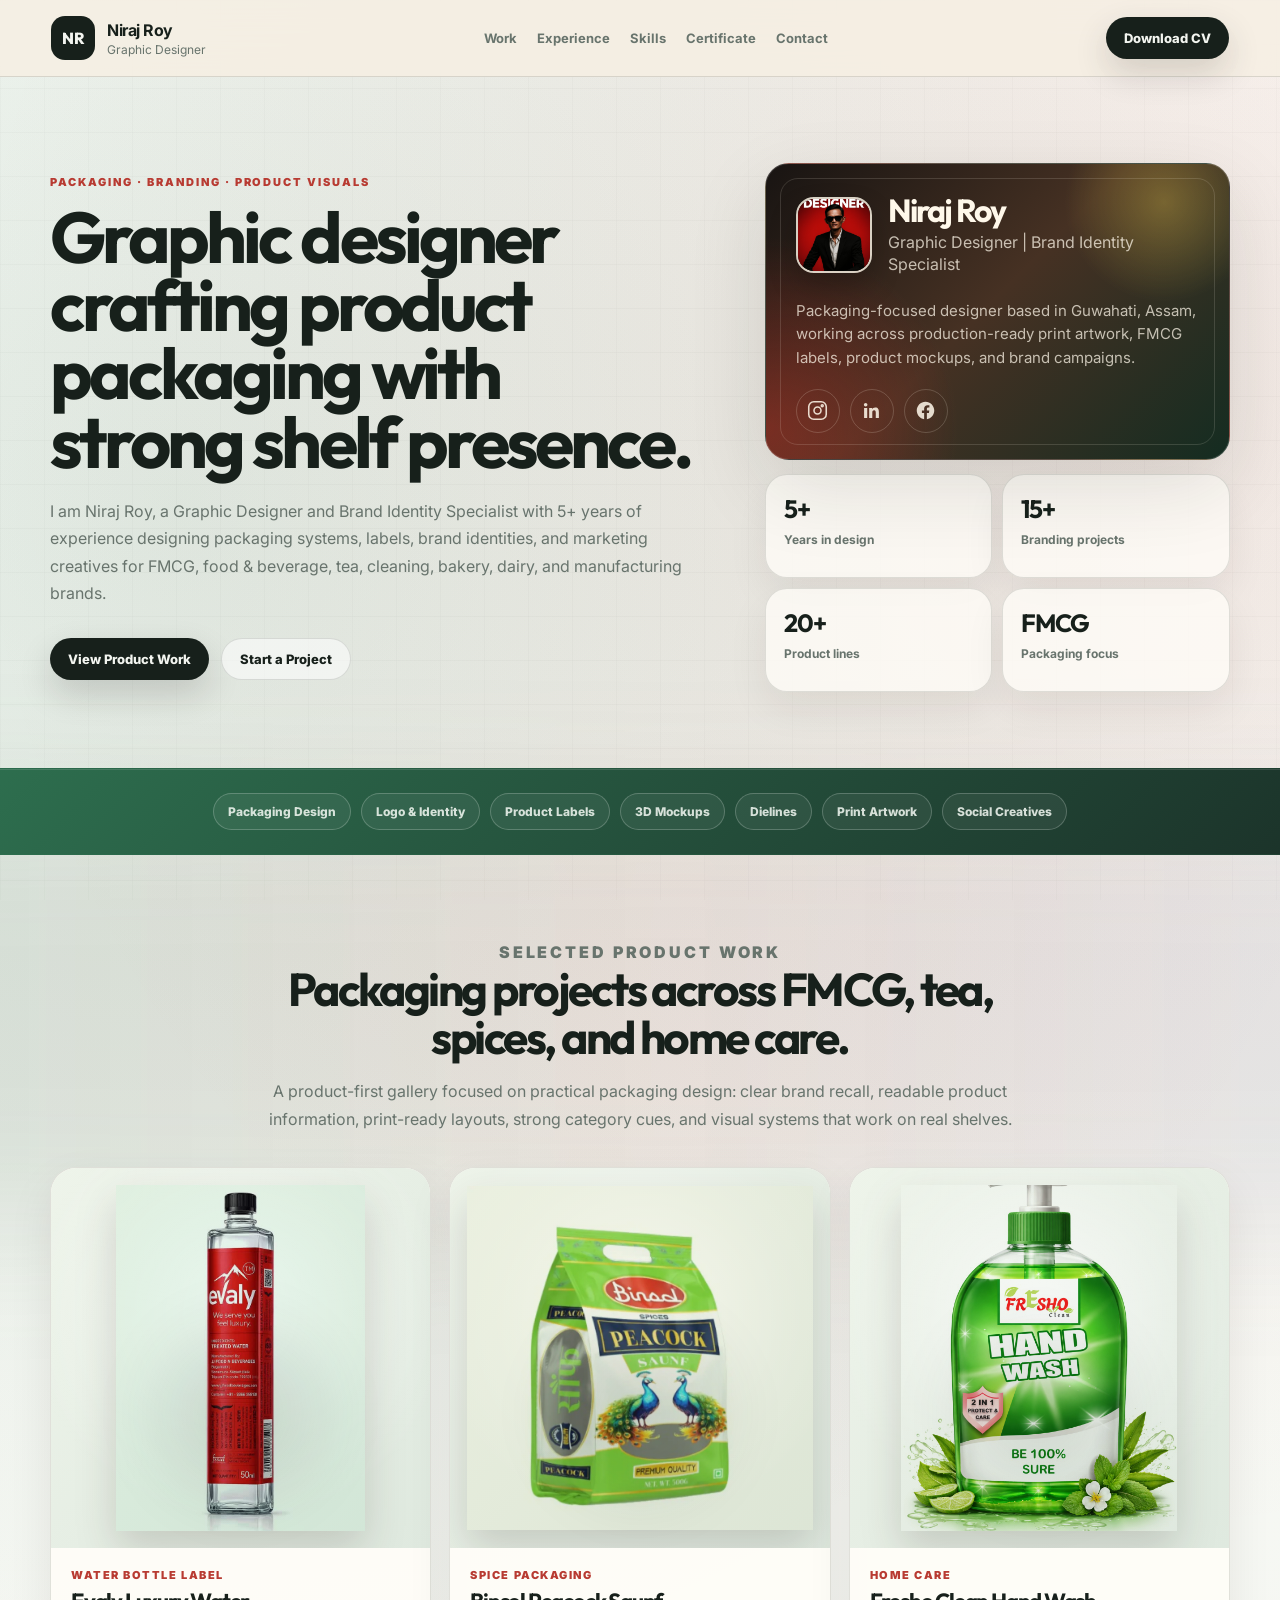
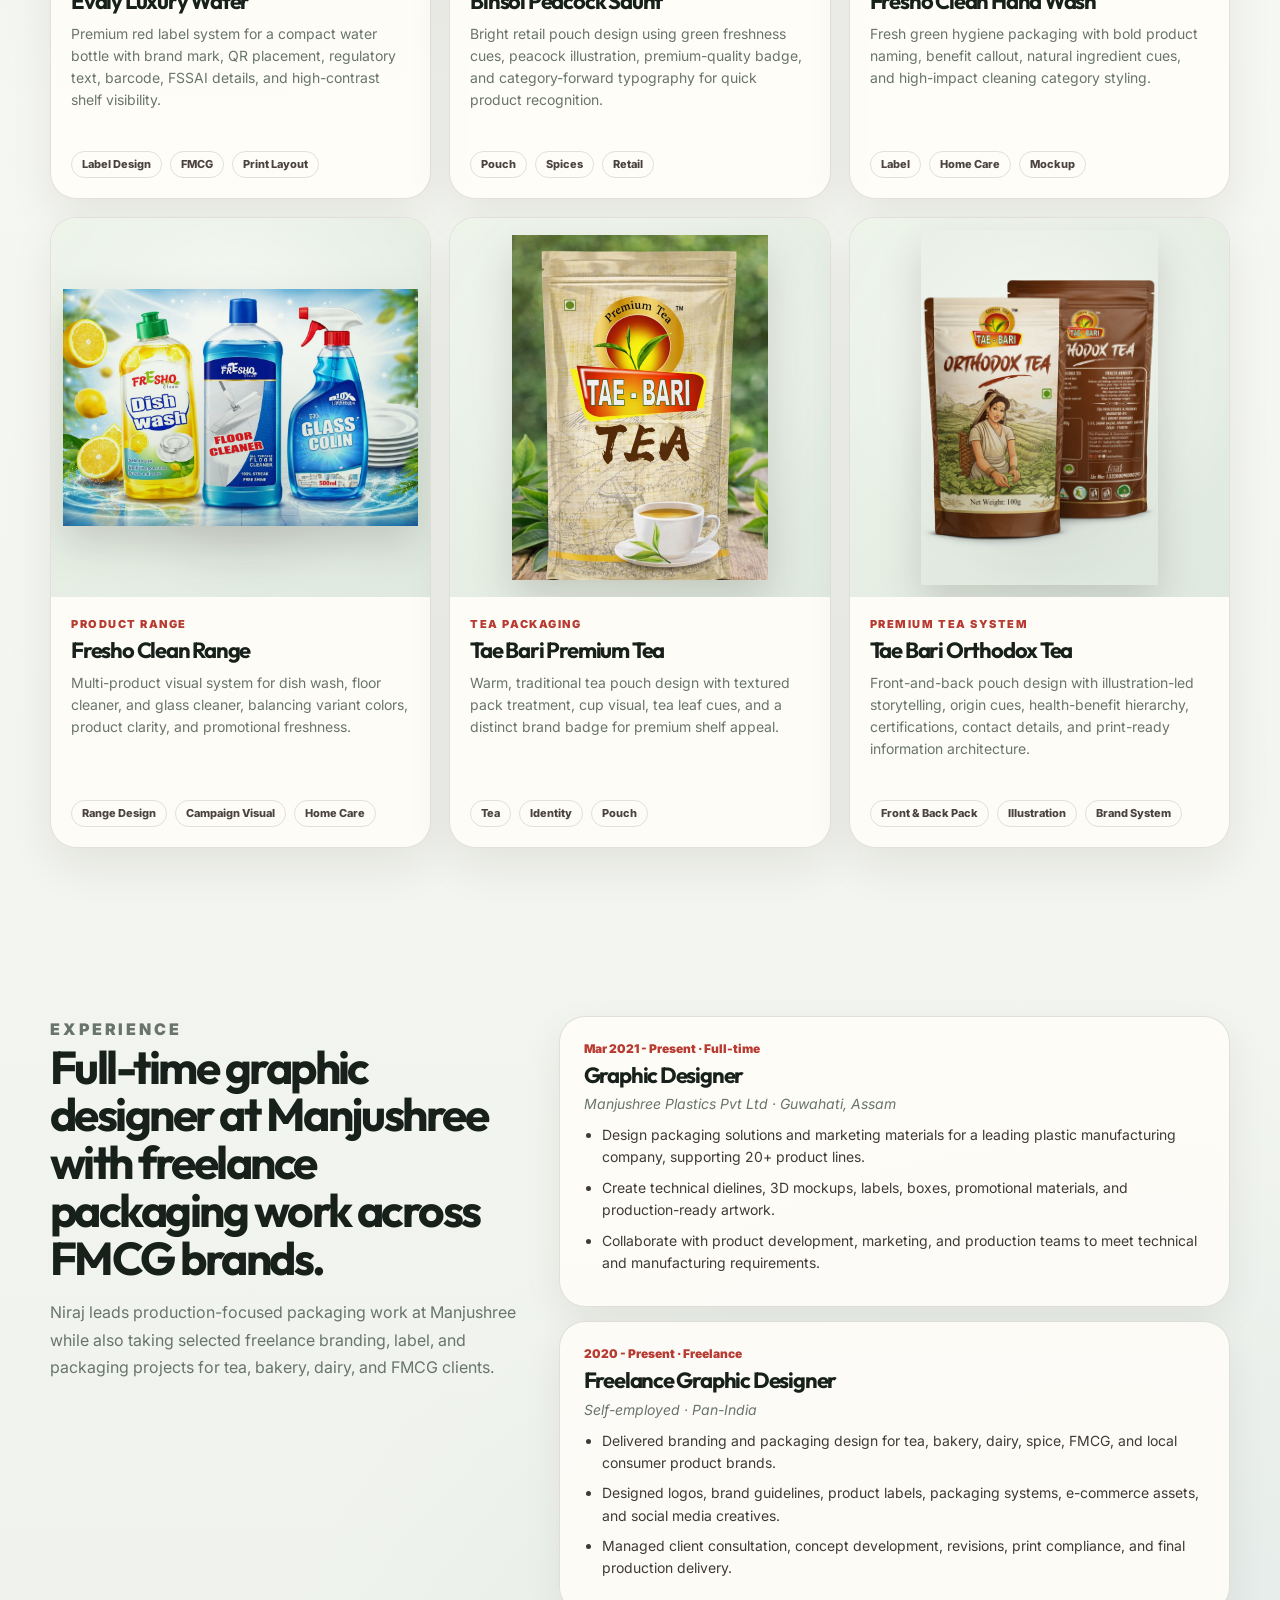
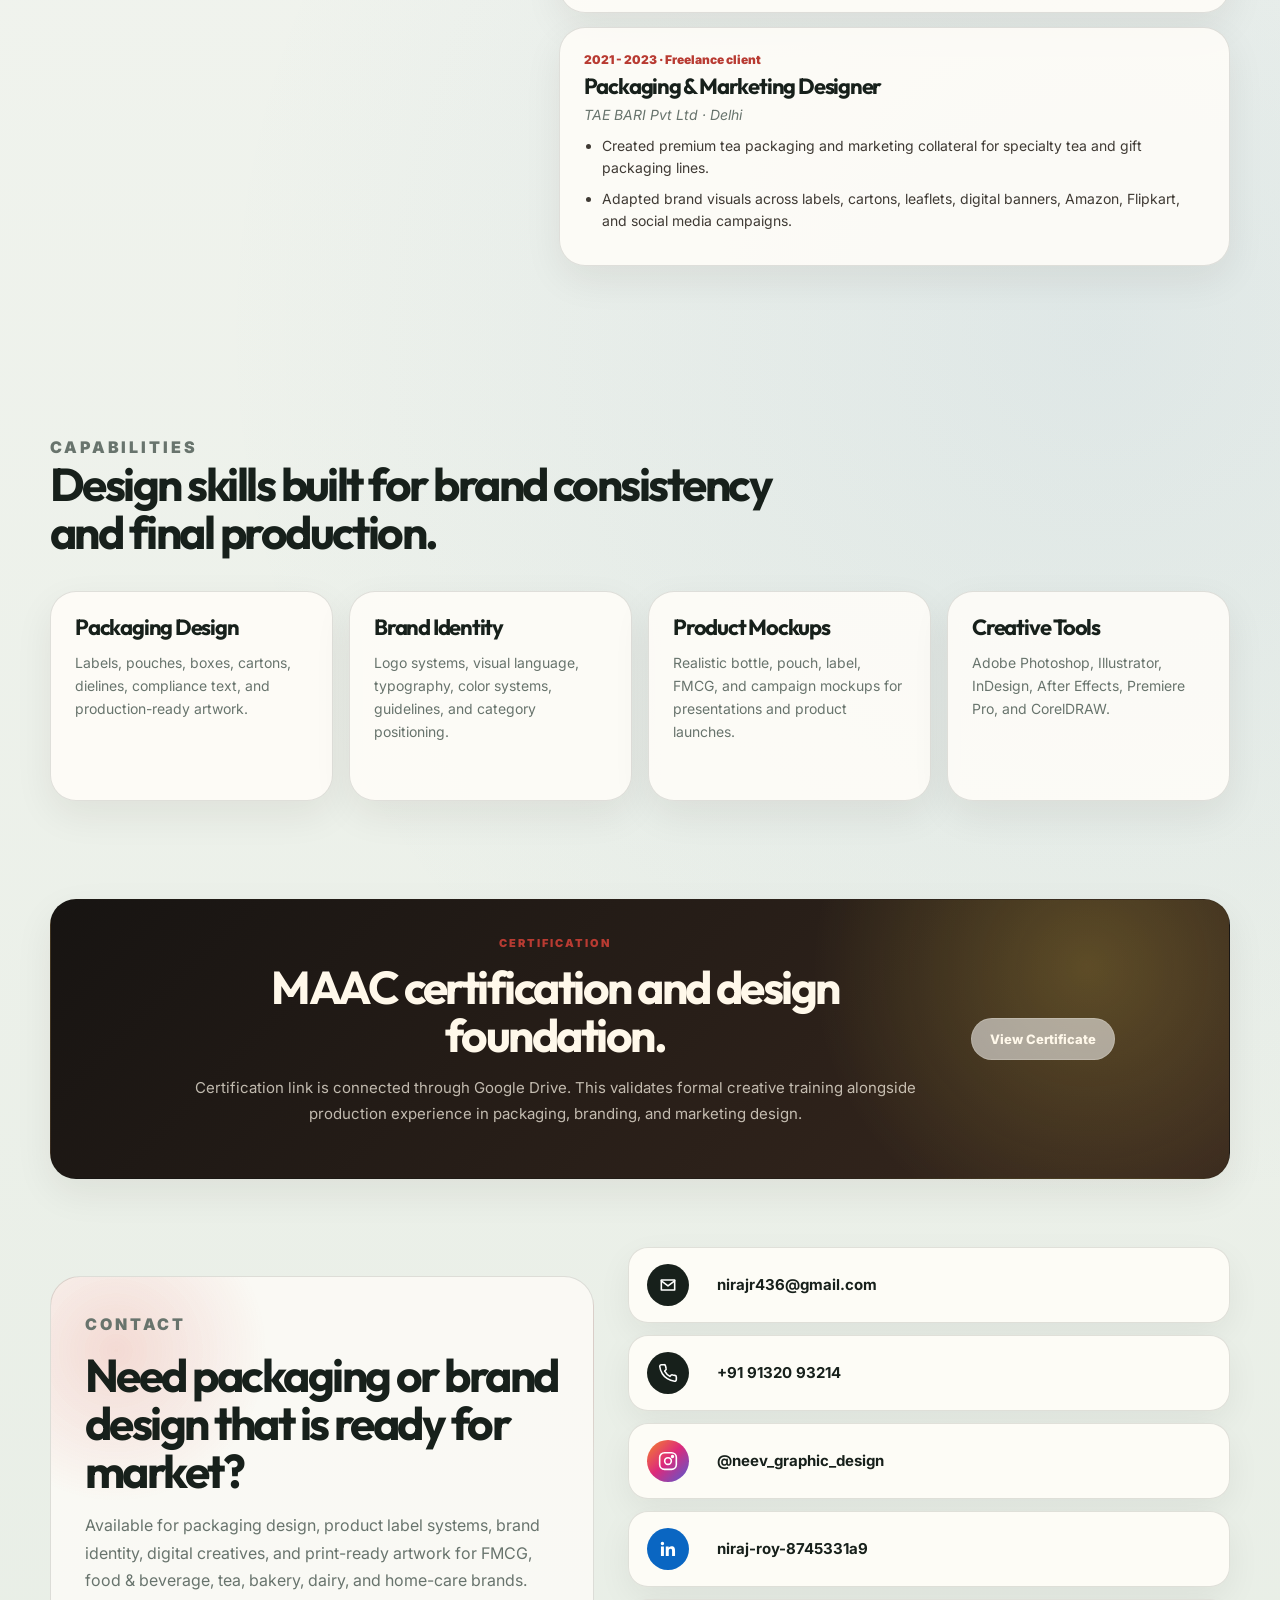
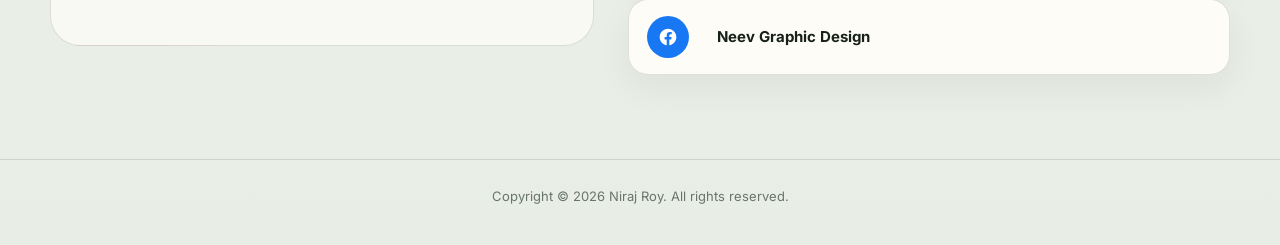
==== public/index.html @ ac8fe899 "Add Vercel public output files" ====
<!DOCTYPE html>
<html lang="en">
  <head>
    <meta charset="UTF-8" />
    <meta name="viewport" content="width=device-width, initial-scale=1.0" />
    <meta
      name="description"
      content="Portfolio of Niraj Roy, a graphic designer and brand identity specialist creating packaging, FMCG labels, product mockups, and marketing collateral."
    />
    <title>Niraj Roy | Graphic Designer & Brand Identity Specialist</title>
    <link rel="preconnect" href="https://fonts.googleapis.com" />
    <link rel="preconnect" href="https://fonts.gstatic.com" crossorigin />
    <link
      href="https://fonts.googleapis.com/css2?family=Inter:wght@400;500;600;700;800&family=Outfit:wght@600;700;800&display=swap"
      rel="stylesheet"
    />
    <link rel="stylesheet" href="styles.css" />
  </head>
  <body>
    <header class="site-header">
      <a class="brand" href="#home" aria-label="Niraj Roy home">
        <span>NR</span>
        <div>
          <strong>Niraj Roy</strong>
          <small>Graphic Designer</small>
        </div>
      </a>
      <nav aria-label="Primary navigation">
        <a href="#work">Work</a>
        <a href="#experience">Experience</a>
        <a href="#skills">Skills</a>
        <a href="#certificate">Certificate</a>
        <a href="#contact">Contact</a>
      </nav>
      <a class="header-cta" href="/Niraj_Roy_Resume.pdf" download>Download CV</a>
    </header>

    <main>
      <section id="home" class="hero section-shell">
        <div class="hero-copy reveal">
          <p class="eyebrow">Packaging · Branding · Product Visuals</p>
          <h1>Graphic designer crafting product packaging with strong shelf presence.</h1>
          <p class="hero-text">
            I am Niraj Roy, a Graphic Designer and Brand Identity Specialist with 5+ years of experience designing
            packaging systems, labels, brand identities, and marketing creatives for FMCG, food & beverage, tea,
            cleaning, bakery, dairy, and manufacturing brands.
          </p>
          <div class="hero-actions">
            <a class="primary-btn" href="#work">View Product Work</a>
            <a class="secondary-btn" href="mailto:nirajr436@gmail.com">Start a Project</a>
          </div>
        </div>

        <aside class="hero-panel reveal delay-1" aria-label="Designer summary">
          <div class="profile-card">
            <div class="profile-top">
              <img class="profile-avatar" src="/assets/niraj-roy-profile.jpg" alt="Niraj Roy" />
              <div>
                <h2>Niraj Roy</h2>
                <p>Graphic Designer | Brand Identity Specialist</p>
              </div>
            </div>
            <div class="profile-note">
              Packaging-focused designer based in Guwahati, Assam, working across production-ready print artwork,
              FMCG labels, product mockups, and brand campaigns.
            </div>
            <div class="social-row">
              <a href="https://www.instagram.com/neev_graphic_design/" target="_blank" rel="noreferrer" aria-label="Instagram">
                <svg class="brand-mark instagram-mark" viewBox="0 0 24 24" aria-hidden="true">
                  <path d="M7.8 2h8.4A5.8 5.8 0 0 1 22 7.8v8.4a5.8 5.8 0 0 1-5.8 5.8H7.8A5.8 5.8 0 0 1 2 16.2V7.8A5.8 5.8 0 0 1 7.8 2z" />
                  <circle cx="12" cy="12" r="4" />
                  <circle cx="17.4" cy="6.6" r="1.1" />
                </svg>
              </a>
              <a href="https://linkedin.com/in/niraj-roy-8745331a9" target="_blank" rel="noreferrer" aria-label="LinkedIn">
                <svg class="brand-mark" viewBox="0 0 24 24" aria-hidden="true">
                  <path d="M20.45 20.45h-3.56v-5.57c0-1.33-.02-3.04-1.85-3.04-1.85 0-2.14 1.45-2.14 2.94v5.67H9.34V9h3.42v1.56h.05c.48-.9 1.64-1.85 3.37-1.85 3.61 0 4.27 2.38 4.27 5.47v6.27zM5.32 7.43a2.06 2.06 0 1 1 0-4.12 2.06 2.06 0 0 1 0 4.12zM7.1 20.45H3.53V9H7.1v11.45z" />
                </svg>
              </a>
              <a href="https://www.facebook.com/share/17NuZwbhiG/" target="_blank" rel="noreferrer" aria-label="Facebook">
                <svg class="brand-mark" viewBox="0 0 24 24" aria-hidden="true">
                  <path d="M22 12.06C22 6.51 17.52 2 12 2S2 6.51 2 12.06c0 5.02 3.66 9.18 8.44 9.94v-7.03H7.9v-2.91h2.54V9.84c0-2.52 1.49-3.91 3.77-3.91 1.09 0 2.23.2 2.23.2v2.46h-1.25c-1.23 0-1.62.77-1.62 1.56v1.87h2.76l-.44 2.91h-2.32V22c4.78-.76 8.44-4.92 8.44-9.94z" />
                </svg>
              </a>
            </div>
          </div>
          <div class="metric-grid">
            <div>
              <strong>5+</strong>
              <span>Years in design</span>
            </div>
            <div>
              <strong>15+</strong>
              <span>Branding projects</span>
            </div>
            <div>
              <strong>20+</strong>
              <span>Product lines</span>
            </div>
            <div>
              <strong>FMCG</strong>
              <span>Packaging focus</span>
            </div>
          </div>
        </aside>
      </section>

      <section class="brand-strip">
        <span>Packaging Design</span>
        <span>Logo & Identity</span>
        <span>Product Labels</span>
        <span>3D Mockups</span>
        <span>Dielines</span>
        <span>Print Artwork</span>
        <span>Social Creatives</span>
      </section>

      <section id="work" class="section-shell">
        <div class="section-heading work-heading reveal">
          <p class="eyebrow">Selected Product Work</p>
          <h2>Packaging projects across FMCG, tea, spices, and home care.</h2>
          <p>
            A product-first gallery focused on practical packaging design: clear brand recall, readable product
            information, print-ready layouts, strong category cues, and visual systems that work on real shelves.
          </p>
        </div>

        <div class="work-grid">
          <article class="work-card feature reveal">
            <div class="work-image portrait-image cutout-image">
              <img src="/assets/work/evaly-water-cropped.jpg" alt="Evaly luxury water bottle packaging by Niraj Roy" />
            </div>
            <div class="work-content">
              <p>Water Bottle Label</p>
              <h3>Evaly Luxury Water</h3>
              <span>
                Premium red label system for a compact water bottle with brand mark, QR placement, regulatory text,
                barcode, FSSAI details, and high-contrast shelf visibility.
              </span>
              <div class="tag-row">
                <span>Label Design</span>
                <span>FMCG</span>
                <span>Print Layout</span>
              </div>
            </div>
          </article>

          <article class="work-card reveal delay-1">
            <div class="work-image cutout-image">
              <img src="/assets/work/binsol-peacock-saunf.webp" alt="Binsol Peacock Saunf spice pouch packaging" />
            </div>
            <div class="work-content">
              <p>Spice Packaging</p>
              <h3>Binsol Peacock Saunf</h3>
              <span>
                Bright retail pouch design using green freshness cues, peacock illustration, premium-quality badge,
                and category-forward typography for quick product recognition.
              </span>
              <div class="tag-row">
                <span>Pouch</span>
                <span>Spices</span>
                <span>Retail</span>
              </div>
            </div>
          </article>

          <article class="work-card reveal delay-2">
            <div class="work-image cutout-image">
              <img src="/assets/work/fresho-handwash.jpg" alt="Fresho hand wash packaging label" />
            </div>
            <div class="work-content">
              <p>Home Care</p>
              <h3>Fresho Clean Hand Wash</h3>
              <span>
                Fresh green hygiene packaging with bold product naming, benefit callout, natural ingredient cues,
                and high-impact cleaning category styling.
              </span>
              <div class="tag-row">
                <span>Label</span>
                <span>Home Care</span>
                <span>Mockup</span>
              </div>
            </div>
          </article>

          <article class="work-card landscape reveal">
            <div class="work-image landscape-image cutout-image">
              <img src="/assets/work/fresho-clean-range.jpg" alt="Fresho Clean product range packaging" />
            </div>
            <div class="work-content">
              <p>Product Range</p>
              <h3>Fresho Clean Range</h3>
              <span>
                Multi-product visual system for dish wash, floor cleaner, and glass cleaner, balancing variant colors,
                product clarity, and promotional freshness.
              </span>
              <div class="tag-row">
                <span>Range Design</span>
                <span>Campaign Visual</span>
                <span>Home Care</span>
              </div>
            </div>
          </article>

          <article class="work-card reveal delay-1">
            <div class="work-image">
              <img src="/assets/work/tae-bari-premium-tea.jpg" alt="Tae Bari premium tea packaging" />
            </div>
            <div class="work-content">
              <p>Tea Packaging</p>
              <h3>Tae Bari Premium Tea</h3>
              <span>
                Warm, traditional tea pouch design with textured pack treatment, cup visual, tea leaf cues, and a
                distinct brand badge for premium shelf appeal.
              </span>
              <div class="tag-row">
                <span>Tea</span>
                <span>Identity</span>
                <span>Pouch</span>
              </div>
            </div>
          </article>

          <article class="work-card wide reveal delay-2">
            <div class="work-image landscape-image cutout-image">
              <img src="/assets/work/tae-bari-orthodox-tea.jpg" alt="Tae Bari orthodox tea front and back packaging" />
            </div>
            <div class="work-content">
              <p>Premium Tea System</p>
              <h3>Tae Bari Orthodox Tea</h3>
              <span>
                Front-and-back pouch design with illustration-led storytelling, origin cues, health-benefit hierarchy,
                certifications, contact details, and print-ready information architecture.
              </span>
              <div class="tag-row">
                <span>Front & Back Pack</span>
                <span>Illustration</span>
                <span>Brand System</span>
              </div>
            </div>
          </article>
        </div>
      </section>

      <section id="experience" class="section-shell split-section">
        <div class="section-heading reveal">
          <p class="eyebrow">Experience</p>
          <h2>Full-time graphic designer at Manjushree with freelance packaging work across FMCG brands.</h2>
          <p>
            Niraj leads production-focused packaging work at Manjushree while also taking selected freelance branding,
            label, and packaging projects for tea, bakery, dairy, and FMCG clients.
          </p>
        </div>

        <div class="timeline">
          <article class="timeline-item reveal">
            <div>
              <span>Mar 2021 - Present · Full-time</span>
              <h3>Graphic Designer</h3>
              <p>Manjushree Plastics Pvt Ltd · Guwahati, Assam</p>
            </div>
            <ul>
              <li>Design packaging solutions and marketing materials for a leading plastic manufacturing company, supporting 20+ product lines.</li>
              <li>Create technical dielines, 3D mockups, labels, boxes, promotional materials, and production-ready artwork.</li>
              <li>Collaborate with product development, marketing, and production teams to meet technical and manufacturing requirements.</li>
            </ul>
          </article>

          <article class="timeline-item reveal delay-1">
            <div>
              <span>2020 - Present · Freelance</span>
              <h3>Freelance Graphic Designer</h3>
              <p>Self-employed · Pan-India</p>
            </div>
            <ul>
              <li>Delivered branding and packaging design for tea, bakery, dairy, spice, FMCG, and local consumer product brands.</li>
              <li>Designed logos, brand guidelines, product labels, packaging systems, e-commerce assets, and social media creatives.</li>
              <li>Managed client consultation, concept development, revisions, print compliance, and final production delivery.</li>
            </ul>
          </article>

          <article class="timeline-item reveal delay-2">
            <div>
              <span>2021 - 2023 · Freelance client</span>
              <h3>Packaging & Marketing Designer</h3>
              <p>TAE BARI Pvt Ltd · Delhi</p>
            </div>
            <ul>
              <li>Created premium tea packaging and marketing collateral for specialty tea and gift packaging lines.</li>
              <li>Adapted brand visuals across labels, cartons, leaflets, digital banners, Amazon, Flipkart, and social media campaigns.</li>
            </ul>
          </article>
        </div>
      </section>

      <section id="skills" class="section-shell">
        <div class="section-heading reveal">
          <p class="eyebrow">Capabilities</p>
          <h2>Design skills built for brand consistency and final production.</h2>
        </div>
        <div class="skills-grid">
          <article class="skill-card reveal">
            <h3>Packaging Design</h3>
            <p>Labels, pouches, boxes, cartons, dielines, compliance text, and production-ready artwork.</p>
          </article>
          <article class="skill-card reveal delay-1">
            <h3>Brand Identity</h3>
            <p>Logo systems, visual language, typography, color systems, guidelines, and category positioning.</p>
          </article>
          <article class="skill-card reveal delay-2">
            <h3>Product Mockups</h3>
            <p>Realistic bottle, pouch, label, FMCG, and campaign mockups for presentations and product launches.</p>
          </article>
          <article class="skill-card reveal delay-3">
            <h3>Creative Tools</h3>
            <p>Adobe Photoshop, Illustrator, InDesign, After Effects, Premiere Pro, and CorelDRAW.</p>
          </article>
        </div>
      </section>

      <section id="certificate" class="section-shell certificate-section">
        <div class="certificate-card reveal">
          <div>
            <p class="eyebrow">Certification</p>
            <h2>MAAC certification and design foundation.</h2>
            <p>
              Certification link is connected through Google Drive. This validates formal creative training alongside
              production experience in packaging, branding, and marketing design.
            </p>
          </div>
          <a
            class="secondary-btn"
            href="https://drive.google.com/file/d/1I5Uyq7UAqdPsjzT_pbglVGQ_eW5Av8UI/view?usp=sharing"
            target="_blank"
            rel="noreferrer"
          >
            View Certificate
          </a>
        </div>
      </section>

      <section id="contact" class="contact-section section-shell">
        <div class="contact-copy reveal">
          <p class="eyebrow">Contact</p>
          <h2>Need packaging or brand design that is ready for market?</h2>
          <p>
            Available for packaging design, product label systems, brand identity, digital creatives, and print-ready
            artwork for FMCG, food & beverage, tea, bakery, dairy, and home-care brands.
          </p>
        </div>
        <div class="contact-panel reveal delay-1">
          <a href="mailto:nirajr436@gmail.com">
            <span class="contact-icon" aria-hidden="true">
              <svg viewBox="0 0 24 24">
                <path d="M4 6h16v12H4z" />
                <path d="m4 7 8 6 8-6" />
              </svg>
            </span>
            <strong>nirajr436@gmail.com</strong>
          </a>
          <a href="tel:+919132093214">
            <span class="contact-icon" aria-hidden="true">
              <svg viewBox="0 0 24 24">
                <path d="M22 16.92v3a2 2 0 0 1-2.18 2 19.79 19.79 0 0 1-8.63-3.07 19.5 19.5 0 0 1-6-6A19.79 19.79 0 0 1 2.12 4.2 2 2 0 0 1 4.11 2h3a2 2 0 0 1 2 1.72c.12.91.32 1.8.59 2.65a2 2 0 0 1-.45 2.11L8 9.73a16 16 0 0 0 6.27 6.27l1.25-1.25a2 2 0 0 1 2.11-.45c.85.27 1.74.47 2.65.59A2 2 0 0 1 22 16.92z" />
              </svg>
            </span>
            <strong>+91 91320 93214</strong>
          </a>
          <a href="https://www.instagram.com/neev_graphic_design/" target="_blank" rel="noreferrer">
            <span class="contact-icon instagram-icon" aria-hidden="true">
              <svg class="instagram-mark" viewBox="0 0 24 24">
                <path d="M7.8 2h8.4A5.8 5.8 0 0 1 22 7.8v8.4a5.8 5.8 0 0 1-5.8 5.8H7.8A5.8 5.8 0 0 1 2 16.2V7.8A5.8 5.8 0 0 1 7.8 2z" />
                <circle cx="12" cy="12" r="4" />
                <circle cx="17.4" cy="6.6" r="1.1" />
              </svg>
            </span>
            <strong>@neev_graphic_design</strong>
          </a>
          <a href="https://linkedin.com/in/niraj-roy-8745331a9" target="_blank" rel="noreferrer">
            <span class="contact-icon linkedin-icon" aria-hidden="true">
              <svg viewBox="0 0 24 24">
                <path d="M20.45 20.45h-3.56v-5.57c0-1.33-.02-3.04-1.85-3.04-1.85 0-2.14 1.45-2.14 2.94v5.67H9.34V9h3.42v1.56h.05c.48-.9 1.64-1.85 3.37-1.85 3.61 0 4.27 2.38 4.27 5.47v6.27zM5.32 7.43a2.06 2.06 0 1 1 0-4.12 2.06 2.06 0 0 1 0 4.12zM7.1 20.45H3.53V9H7.1v11.45z" />
              </svg>
            </span>
            <strong>niraj-roy-8745331a9</strong>
          </a>
          <a href="https://www.facebook.com/share/17NuZwbhiG/" target="_blank" rel="noreferrer">
            <span class="contact-icon facebook-icon" aria-hidden="true">
              <svg viewBox="0 0 24 24">
                <path d="M22 12.06C22 6.51 17.52 2 12 2S2 6.51 2 12.06c0 5.02 3.66 9.18 8.44 9.94v-7.03H7.9v-2.91h2.54V9.84c0-2.52 1.49-3.91 3.77-3.91 1.09 0 2.23.2 2.23.2v2.46h-1.25c-1.23 0-1.62.77-1.62 1.56v1.87h2.76l-.44 2.91h-2.32V22c4.78-.76 8.44-4.92 8.44-9.94z" />
              </svg>
            </span>
            <strong>Neev Graphic Design</strong>
          </a>
        </div>
      </section>
    </main>

    <footer>
      <p>Copyright © <span id="year"></span> Niraj Roy. All rights reserved.</p>
    </footer>

    <script src="script.js"></script>
  </body>
</html>
---- public/styles.css ----
:root {
  --ink: #17201b;
  --muted: #68746d;
  --paper: #f3f5f0;
  --paper-2: #fbfcf8;
  --card: #ffffff;
  --line: rgba(23, 32, 27, 0.13);
  --red: #b83b32;
  --green: #2e6f4f;
  --blue: #2869a6;
  --gold: #b1842d;
  --shadow: 0 28px 80px rgba(23, 32, 27, 0.12);
}

* {
  box-sizing: border-box;
}

html {
  scroll-behavior: smooth;
}

body {
  margin: 0;
  background:
    radial-gradient(circle at 14% 10%, rgba(46, 111, 79, 0.13), transparent 26%),
    radial-gradient(circle at 86% 8%, rgba(184, 59, 50, 0.1), transparent 24%),
    radial-gradient(circle at 86% 70%, rgba(40, 105, 166, 0.08), transparent 24%),
    linear-gradient(180deg, #fbfcf8 0%, var(--paper) 48%, #e8eee6 100%);
  color: var(--ink);
  font-family: Inter, system-ui, -apple-system, BlinkMacSystemFont, "Segoe UI", sans-serif;
  -webkit-font-smoothing: antialiased;
}

body::before {
  content: "";
  position: fixed;
  inset: 0;
  z-index: -1;
  opacity: 0.08;
  background-image:
    linear-gradient(rgba(23, 20, 18, 0.25) 1px, transparent 1px),
    linear-gradient(90deg, rgba(23, 20, 18, 0.2) 1px, transparent 1px);
  background-size: 44px 44px;
}

body::after {
  content: "";
  position: fixed;
  inset: auto -20% -36% -20%;
  z-index: -1;
  height: 46vh;
  background: linear-gradient(90deg, rgba(46, 111, 79, 0.12), rgba(184, 59, 50, 0.08), rgba(40, 105, 166, 0.1));
  filter: blur(70px);
  animation: ambient-shift 14s ease-in-out infinite alternate;
}

a {
  color: inherit;
  text-decoration: none;
}

img {
  display: block;
  max-width: 100%;
}

.site-header {
  position: sticky;
  top: 0;
  z-index: 20;
  display: flex;
  align-items: center;
  justify-content: space-between;
  gap: 22px;
  padding: 16px clamp(18px, 4vw, 54px);
  border-bottom: 1px solid var(--line);
  background: rgba(246, 239, 227, 0.84);
  backdrop-filter: blur(18px);
}

.brand {
  display: inline-flex;
  min-width: 0;
  align-items: center;
  gap: 12px;
}

.brand span {
  display: grid;
  width: 44px;
  height: 44px;
  place-items: center;
  border-radius: 14px;
  background: var(--ink);
  color: var(--paper);
  font-family: Outfit, Inter, sans-serif;
  font-weight: 800;
}

.brand strong,
.brand small {
  display: block;
}

.brand strong {
  letter-spacing: -0.03em;
}

.brand small {
  margin-top: 2px;
  color: var(--muted);
  font-size: 12px;
}

nav {
  display: flex;
  min-width: 0;
  align-items: center;
  justify-content: center;
  gap: 20px;
  color: var(--muted);
  font-size: 13px;
  font-weight: 700;
}

nav a {
  transition: color 180ms ease;
}

nav a:hover {
  color: var(--ink);
}

.header-cta,
.primary-btn,
.secondary-btn {
  display: inline-flex;
  min-height: 42px;
  align-items: center;
  justify-content: center;
  border-radius: 999px;
  padding: 0 18px;
  font-size: 13px;
  font-weight: 800;
  transition: transform 220ms ease, box-shadow 220ms ease, background 220ms ease;
}

.header-cta,
.primary-btn {
  background: var(--ink);
  color: var(--paper);
  box-shadow: 0 14px 34px rgba(23, 20, 18, 0.16);
}

.secondary-btn {
  border: 1px solid var(--line);
  background: rgba(255, 255, 255, 0.55);
}

.header-cta:hover,
.primary-btn:hover,
.secondary-btn:hover {
  transform: translateY(-2px);
  box-shadow: var(--shadow);
}

.section-shell {
  width: min(1180px, calc(100% - 36px));
  margin: 0 auto;
  padding: 84px 0;
}

.hero {
  display: grid;
  grid-template-columns: minmax(0, 1fr) minmax(390px, 0.72fr);
  align-items: center;
  gap: 68px;
  padding-top: 86px;
  padding-bottom: 76px;
}

.eyebrow {
  margin: 0 0 14px;
  color: var(--red);
  font-size: 11px;
  font-weight: 900;
  letter-spacing: 0.18em;
  text-transform: uppercase;
}

h1,
h2,
h3,
p {
  margin-top: 0;
}

h1,
h2,
h3 {
  font-family: Outfit, Inter, sans-serif;
  letter-spacing: -0.055em;
}

h1 {
  max-width: 770px;
  margin-bottom: 22px;
  font-size: clamp(42px, 5.6vw, 76px);
  line-height: 0.95;
}

h2 {
  max-width: 780px;
  margin-bottom: 16px;
  font-size: clamp(29px, 3.6vw, 48px);
  line-height: 1.04;
}

h3 {
  margin-bottom: 10px;
  font-size: 22px;
  line-height: 1.05;
}

.hero-text,
.section-heading p,
.contact-section p {
  max-width: 760px;
  color: var(--muted);
  font-size: 16px;
  line-height: 1.72;
}

.hero-actions {
  display: flex;
  flex-wrap: wrap;
  gap: 12px;
  margin-top: 30px;
}

.hero-panel {
  display: grid;
  max-width: 520px;
  justify-self: end;
  gap: 14px;
}

.profile-card {
  position: relative;
  overflow: hidden;
  border: 1px solid rgba(255, 255, 255, 0.18);
  border-radius: 24px;
  padding: 30px 30px 26px;
  background:
    radial-gradient(circle at 86% 13%, rgba(255, 221, 82, 0.3), transparent 21%),
    radial-gradient(circle at 0% 90%, rgba(207, 52, 40, 0.42), transparent 36%),
    linear-gradient(135deg, #181412 0%, #463123 48%, #142c21 100%);
  color: #fff8ea;
  box-shadow: var(--shadow);
}

.profile-card::after {
  content: "";
  position: absolute;
  inset: 14px;
  border: 1px solid rgba(255, 248, 234, 0.14);
  border-radius: 18px;
  pointer-events: none;
}

.profile-top {
  position: relative;
  z-index: 1;
  display: flex;
  align-items: center;
  gap: 16px;
}

.profile-avatar {
  width: 76px;
  height: 76px;
  flex: none;
  border-radius: 18px;
  border: 2px solid rgba(255, 248, 234, 0.82);
  object-fit: cover;
  object-position: center 18%;
  box-shadow: 0 14px 28px rgba(0, 0, 0, 0.22);
}

.profile-card h2 {
  margin-bottom: 6px;
  font-size: 32px;
  line-height: 1;
}

.profile-card p,
.profile-note {
  color: rgba(255, 248, 234, 0.72);
}

.profile-card p {
  margin-bottom: 0;
  line-height: 1.35;
}

.profile-note {
  position: relative;
  z-index: 1;
  margin-top: 24px;
  max-width: 470px;
  font-size: 15px;
  line-height: 1.55;
}

.social-row {
  position: relative;
  z-index: 1;
  display: flex;
  flex-wrap: wrap;
  gap: 10px;
  margin-top: 20px;
}

.social-row a {
  display: grid;
  width: 44px;
  height: 44px;
  place-items: center;
  border: 1px solid rgba(255, 248, 234, 0.18);
  border-radius: 50%;
  color: rgba(255, 248, 234, 0.86);
  font-size: 13px;
  font-weight: 900;
}

.brand-mark {
  width: 21px;
  height: 21px;
  fill: currentColor;
}

.instagram-mark {
  fill: none;
  stroke: currentColor;
  stroke-linecap: round;
  stroke-linejoin: round;
  stroke-width: 1.8;
}

.metric-grid {
  display: grid;
  grid-template-columns: repeat(2, 1fr);
  gap: 10px;
}

.metric-grid div {
  min-height: 104px;
  border: 1px solid var(--line);
  border-radius: 22px;
  padding: 18px;
  background: rgba(255, 253, 248, 0.78);
  box-shadow: 0 16px 40px rgba(40, 26, 16, 0.07);
}

.metric-grid strong,
.metric-grid span {
  display: block;
}

.metric-grid strong {
  color: var(--ink);
  font-family: Outfit, Inter, sans-serif;
  font-size: 25px;
  letter-spacing: -0.04em;
}

.metric-grid span {
  margin-top: 7px;
  color: var(--muted);
  font-size: 12px;
  font-weight: 700;
  line-height: 1.35;
}

.brand-strip {
  display: flex;
  flex-wrap: wrap;
  justify-content: center;
  gap: 10px;
  overflow: visible;
  border-block: 1px solid rgba(46, 111, 79, 0.18);
  padding: 24px clamp(18px, 4vw, 54px);
  background:
    linear-gradient(135deg, rgba(46, 111, 79, 0.96), rgba(28, 51, 42, 0.96)),
    #244434;
  color: #f7fbf5;
  box-shadow: inset 0 1px 0 rgba(255, 255, 255, 0.12);
}

.brand-strip span {
  white-space: nowrap;
  border: 1px solid rgba(247, 251, 245, 0.22);
  border-radius: 999px;
  padding: 10px 14px;
  background: rgba(255, 255, 255, 0.06);
  color: rgba(247, 251, 245, 0.84);
  font-size: 12px;
  font-weight: 800;
}

.section-heading {
  display: block;
  max-width: 860px;
  margin-bottom: 34px;
}

.section-heading p {
  margin-bottom: 0;
}

.work-heading {
  max-width: 980px;
  margin-right: auto;
  margin-left: auto;
  text-align: center;
}

.work-heading h2,
.work-heading p {
  margin-right: auto;
  margin-left: auto;
}

.work-grid {
  display: grid;
  grid-template-columns: repeat(3, minmax(0, 1fr));
  gap: 18px;
  align-items: stretch;
}

.work-card {
  display: flex;
  min-height: 0;
  flex-direction: column;
  overflow: hidden;
  border: 1px solid var(--line);
  border-radius: 26px;
  background: rgba(255, 253, 248, 0.9);
  box-shadow: 0 18px 45px rgba(40, 26, 16, 0.08);
  transition: transform 260ms ease, box-shadow 260ms ease;
}

.work-card:hover {
  transform: translateY(-8px);
  box-shadow: 0 34px 90px rgba(40, 26, 16, 0.17);
}

.work-card.feature {
  grid-column: auto;
}

.work-card.landscape,
.work-card.wide {
  grid-column: auto;
}

.work-image {
  display: flex;
  aspect-ratio: 1 / 1;
  min-height: 0;
  flex: none;
  align-items: center;
  justify-content: center;
  overflow: hidden;
  background:
    radial-gradient(circle at 50% 38%, rgba(255, 255, 255, 0.72), rgba(255, 255, 255, 0.16) 48%, transparent 70%),
    linear-gradient(135deg, #eef4ea 0%, #dfe9df 100%);
}

.work-image img {
  width: calc(100% - 34px);
  height: calc(100% - 34px);
  object-fit: contain;
  padding: 0;
  filter: drop-shadow(0 18px 20px rgba(40, 26, 16, 0.16));
  transition: transform 460ms ease;
}

.work-card:hover .work-image img {
  transform: scale(1.04) rotate(-0.6deg);
}

.cutout-image img {
  mix-blend-mode: multiply;
}

.cutout-image::after {
  content: "";
  position: absolute;
  inset: 14%;
  z-index: 0;
  border-radius: 50%;
  background: radial-gradient(circle, rgba(23, 32, 27, 0.13), transparent 64%);
  filter: blur(18px);
  transform: translateY(20%);
}

.work-image {
  position: relative;
}

.work-image img {
  position: relative;
  z-index: 1;
}

.portrait-image img {
  object-fit: contain;
}

.landscape-image {
  aspect-ratio: 1 / 1;
}

.landscape-image img {
  width: calc(100% - 24px);
  height: calc(100% - 24px);
  object-fit: contain;
}

.work-content {
  display: flex;
  min-height: 250px;
  flex: 1;
  flex-direction: column;
  padding: 20px;
}

.work-content p {
  margin-bottom: 8px;
  color: var(--red);
  font-size: 11px;
  font-weight: 900;
  letter-spacing: 0.14em;
  text-transform: uppercase;
}

.work-content span {
  display: block;
  color: var(--muted);
  font-size: 14px;
  line-height: 1.58;
}

.tag-row {
  display: flex;
  flex-wrap: wrap;
  gap: 8px;
  margin-top: auto;
  padding-top: 16px;
}

.tag-row span {
  border: 1px solid var(--line);
  border-radius: 999px;
  padding: 7px 10px;
  color: #4b443e;
  font-size: 11px;
  font-weight: 800;
  line-height: 1;
}

.inline-link {
  display: inline-flex;
  margin-top: 14px;
  color: var(--red);
  font-size: 13px;
  font-weight: 900;
}

.split-section {
  display: grid;
  grid-template-columns: 0.82fr 1.18fr;
  gap: 42px;
}

.split-section .section-heading {
  display: block;
  margin-bottom: 0;
}

.timeline {
  display: grid;
  gap: 14px;
}

.timeline-item,
.skill-card,
.certificate-card {
  border: 1px solid var(--line);
  border-radius: 26px;
  background: rgba(255, 253, 248, 0.86);
  padding: 24px;
  box-shadow: 0 14px 38px rgba(40, 26, 16, 0.07);
}

.timeline-item > div {
  display: flex;
  flex-wrap: wrap;
  align-items: baseline;
  justify-content: space-between;
  gap: 8px 18px;
}

.timeline-item span {
  color: var(--red);
  font-size: 12px;
  font-weight: 900;
}

.timeline-item h3 {
  flex-basis: 100%;
  margin-bottom: 0;
}

.timeline-item p {
  margin-bottom: 12px;
  color: var(--muted);
  font-size: 14px;
  font-style: italic;
}

.timeline-item ul {
  margin: 0;
  padding-left: 18px;
}

.timeline-item li {
  margin-bottom: 8px;
  color: #3f3a34;
  font-size: 14px;
  line-height: 1.6;
}

.skills-grid {
  display: grid;
  grid-template-columns: repeat(4, 1fr);
  gap: 16px;
}

.skill-card {
  min-height: 210px;
  transition: transform 220ms ease, background 220ms ease;
}

.skill-card:hover {
  transform: translateY(-5px);
  background: #fff;
}

.skill-card h3 {
  margin-bottom: 12px;
}

.skill-card p {
  margin: 0;
  color: var(--muted);
  font-size: 14px;
  line-height: 1.65;
}

.certificate-section {
  padding-top: 14px;
  padding-bottom: 34px;
}

.certificate-card {
  display: flex;
  align-items: center;
  justify-content: center;
  gap: 26px;
  min-height: 280px;
  text-align: center;
  background:
    radial-gradient(circle at 88% 24%, rgba(255, 221, 82, 0.22), transparent 26%),
    linear-gradient(135deg, #171412, #38281e);
  color: #fff8ea;
}

.certificate-card p:not(.eyebrow) {
  margin-right: auto;
  margin-left: auto;
  max-width: 740px;
  color: rgba(255, 248, 234, 0.72);
  font-size: 15px;
  line-height: 1.72;
}

.certificate-card .secondary-btn {
  flex: none;
  border-color: rgba(255, 248, 234, 0.2);
  color: #fff8ea;
}

.contact-section {
  display: grid;
  grid-template-columns: 0.95fr 1.05fr;
  align-items: center;
  gap: 34px;
  padding-top: 34px;
}

.contact-copy {
  border-radius: 30px;
  padding: 34px;
  background:
    radial-gradient(circle at 12% 20%, rgba(207, 52, 40, 0.16), transparent 27%),
    rgba(255, 253, 248, 0.74);
  border: 1px solid var(--line);
}

.contact-panel {
  display: grid;
  gap: 12px;
}

.contact-panel a {
  display: grid;
  grid-template-columns: 54px minmax(0, 1fr);
  gap: 16px;
  align-items: center;
  border: 1px solid var(--line);
  border-radius: 20px;
  background: rgba(255, 253, 248, 0.9);
  padding: 16px 18px;
  box-shadow: 0 12px 34px rgba(40, 26, 16, 0.06);
  transition: transform 220ms ease, background 220ms ease;
}

.contact-panel a:hover {
  transform: translateX(6px);
  background: #fff;
}

.contact-icon {
  display: grid;
  width: 42px;
  height: 42px;
  place-items: center;
  border-radius: 50%;
  background: var(--ink);
  color: #fff;
}

.contact-icon svg {
  width: 20px;
  height: 20px;
  fill: none;
  stroke: currentColor;
  stroke-linecap: round;
  stroke-linejoin: round;
  stroke-width: 1.9;
}

.contact-icon .instagram-mark {
  fill: none;
  stroke: currentColor;
}

.instagram-icon {
  background: linear-gradient(135deg, #f58529, #dd2a7b 48%, #515bd4);
}

.linkedin-icon {
  background: #0a66c2;
}

.facebook-icon {
  background: #1877f2;
}

.facebook-icon svg {
  fill: currentColor;
  stroke: none;
}

.linkedin-icon svg {
  fill: currentColor;
  stroke: none;
}

.contact-panel strong {
  overflow-wrap: anywhere;
  font-size: 15px;
}

footer {
  border-top: 1px solid var(--line);
  padding: 28px 18px;
  color: var(--muted);
  font-size: 13px;
  text-align: center;
}

.reveal {
  animation: rise-in 640ms ease both;
}

.reveal.is-visible {
  opacity: 1;
  transform: translateY(0);
}

.delay-1 {
  animation-delay: 100ms;
}

.delay-2 {
  animation-delay: 180ms;
}

.delay-3 {
  animation-delay: 260ms;
}

@keyframes rise-in {
  from {
    opacity: 0;
    transform: translateY(22px);
  }

  to {
    opacity: 1;
    transform: translateY(0);
  }
}

@keyframes ambient-shift {
  from {
    transform: translate3d(-4%, 0, 0) scale(1);
  }

  to {
    transform: translate3d(4%, -5%, 0) scale(1.08);
  }
}

@media (max-width: 1060px) {
  nav {
    display: none;
  }

  .hero,
  .split-section,
  .contact-section {
    grid-template-columns: 1fr;
  }

  .hero {
    align-items: start;
  }

  .hero-panel {
    max-width: none;
    justify-self: stretch;
  }

  .section-heading {
    grid-template-columns: 1fr;
    gap: 14px;
  }

  .metric-grid,
  .skills-grid {
    grid-template-columns: repeat(2, 1fr);
  }

  .work-grid {
    grid-template-columns: repeat(2, minmax(0, 1fr));
  }
}

@media (max-width: 680px) {
  .site-header {
    align-items: center;
    gap: 12px;
  }

  .header-cta {
    display: none;
  }

  .section-shell {
    width: min(100% - 28px, 1180px);
    padding: 64px 0;
  }

  h1 {
    font-size: clamp(34px, 11vw, 42px);
    line-height: 1;
  }

  h2 {
    font-size: clamp(27px, 8vw, 32px);
  }

  .hero {
    min-height: auto;
    padding-top: 54px;
  }

  .metric-grid,
  .skills-grid {
    grid-template-columns: 1fr;
  }

  .work-grid {
    grid-template-columns: minmax(0, 1fr);
  }

  .work-card,
  .work-card.feature,
  .work-card.landscape,
  .work-card.wide {
    grid-column: auto;
  }

  .work-image,
  .landscape-image {
    aspect-ratio: 1 / 1;
  }

  .certificate-card {
    align-items: center;
    flex-direction: column;
  }

  .contact-copy {
    padding: 24px;
  }

  .contact-panel a {
    grid-template-columns: 48px minmax(0, 1fr);
    gap: 12px;
  }
}
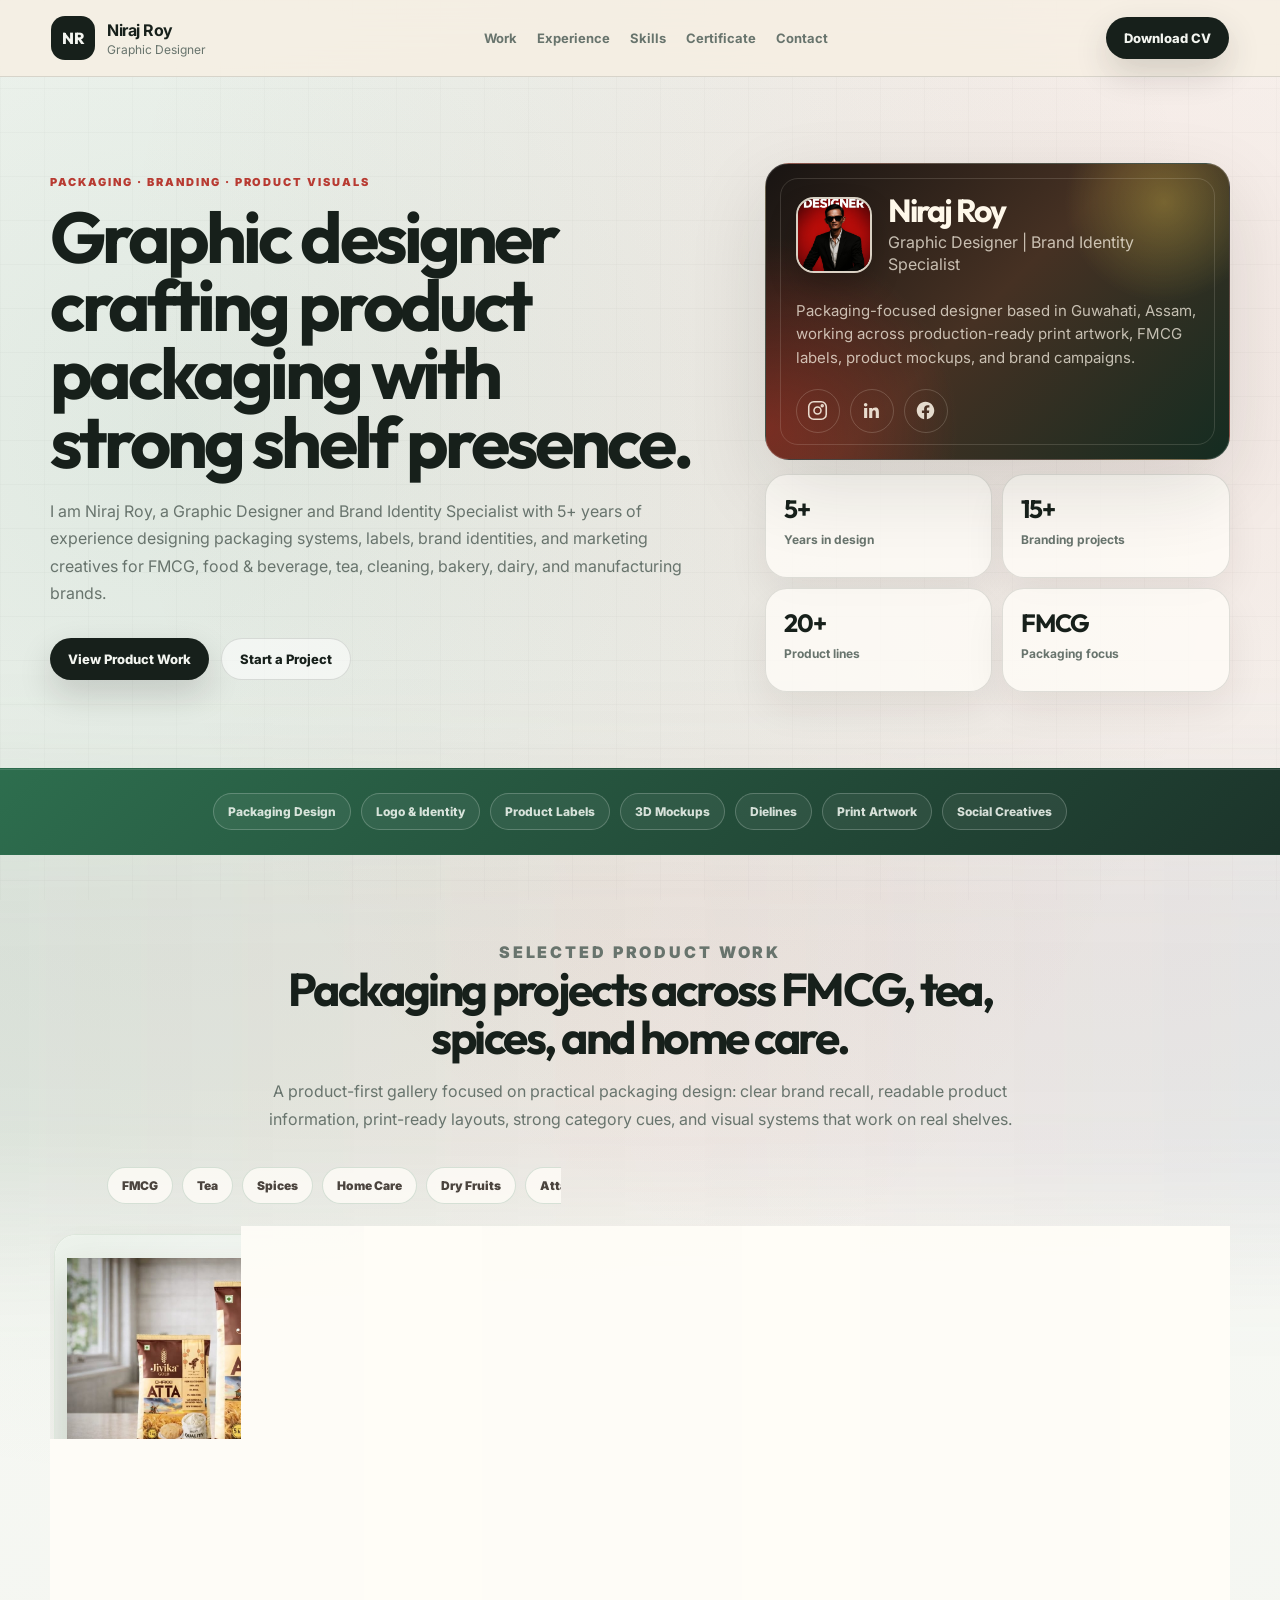
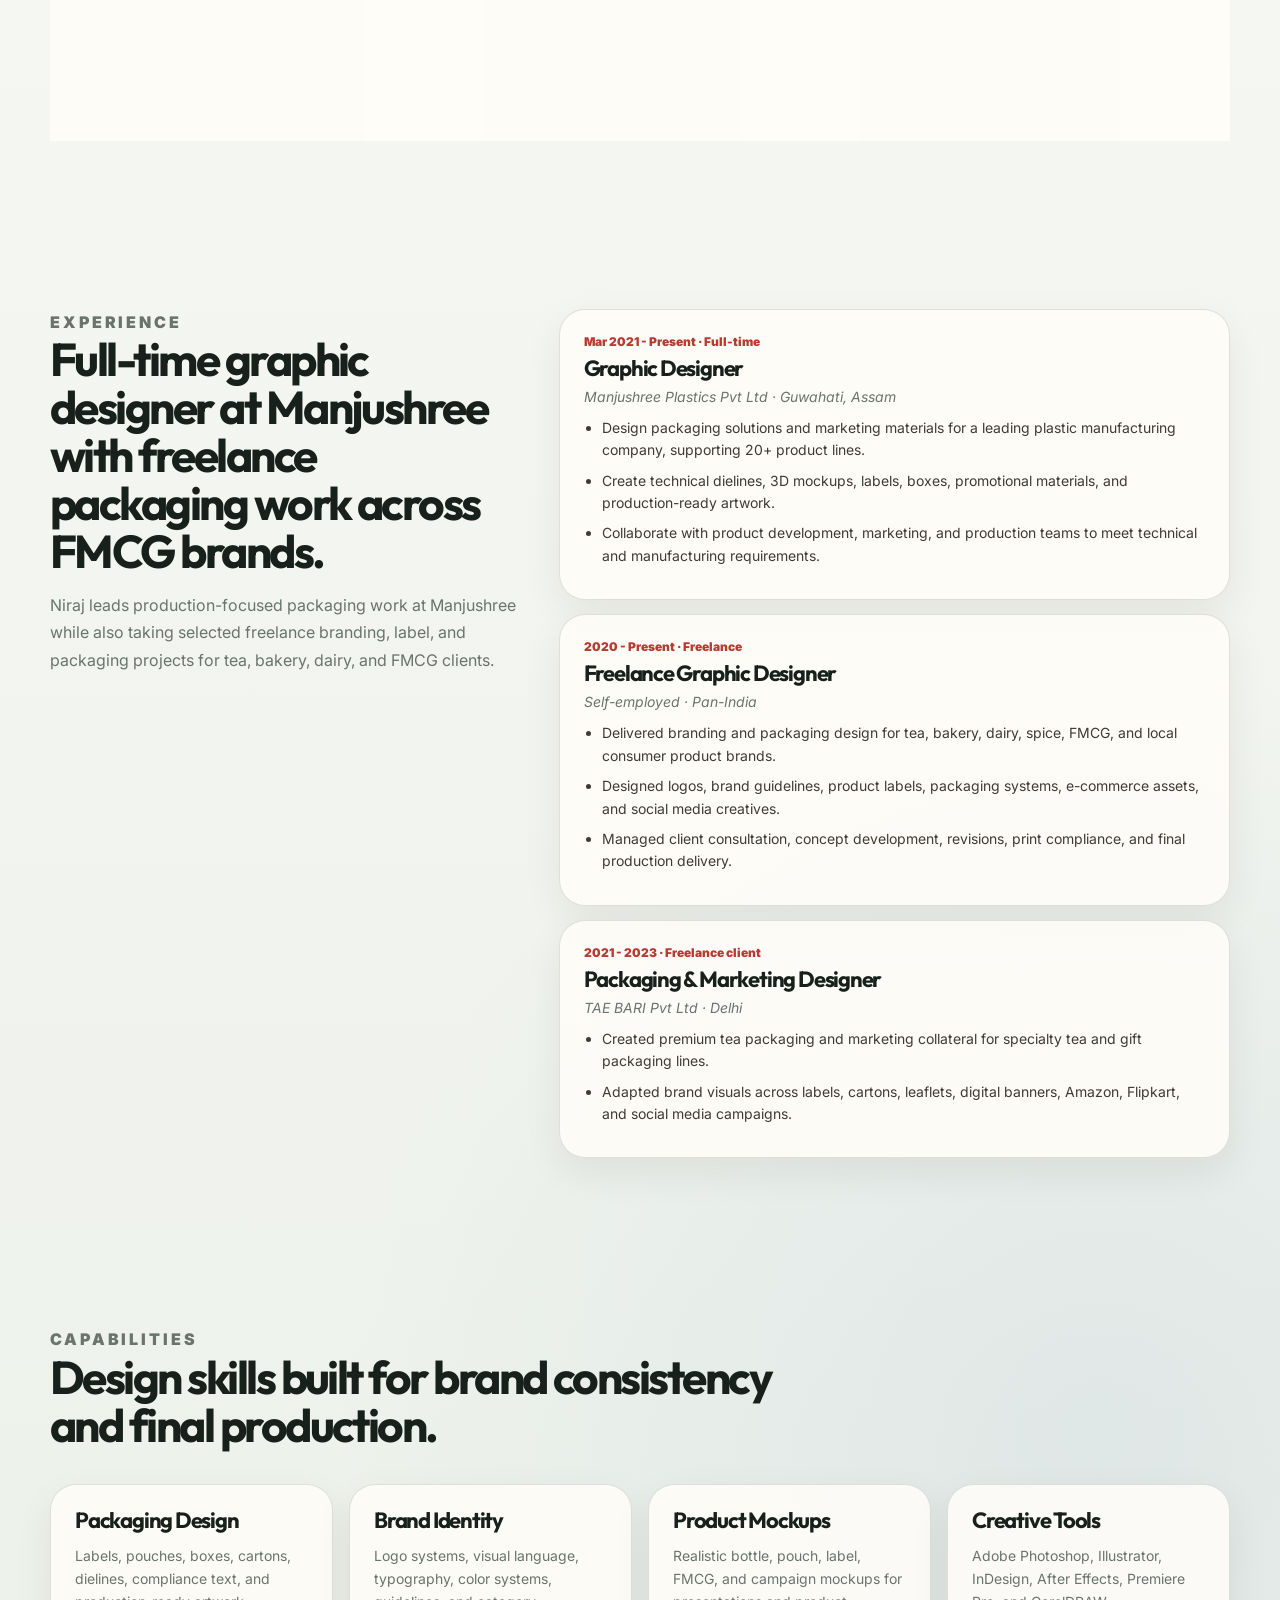
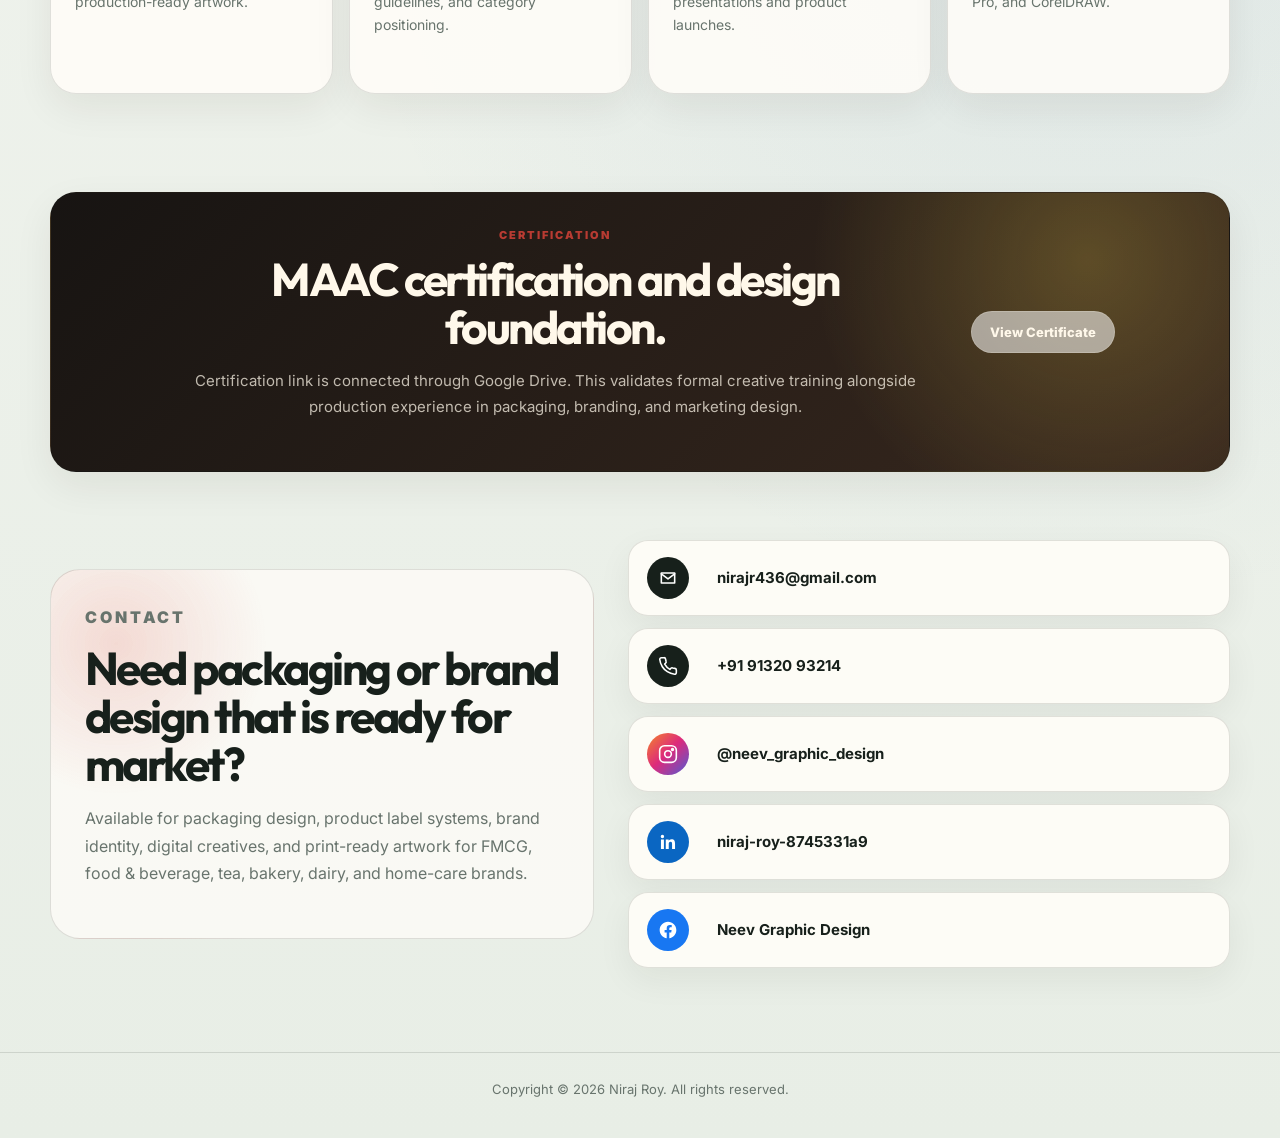
==== commit 8cd339ce: "Redesign product work gallery" ====
--- a/public/index.html
+++ b/public/index.html
@@ -7,7 +7,19 @@
       name="description"
       content="Portfolio of Niraj Roy, a graphic designer and brand identity specialist creating packaging, FMCG labels, product mockups, and marketing collateral."
     />
+    <meta name="author" content="Niraj Roy" />
+    <meta property="og:title" content="Niraj Roy | Graphic Designer & Brand Identity Specialist" />
+    <meta
+      property="og:description"
+      content="Portfolio of Niraj Roy, a packaging-focused graphic designer creating FMCG labels, product mockups, and brand identity systems."
+    />
+    <meta property="og:type" content="website" />
+    <meta property="og:image" content="/assets/niraj-roy-profile.jpg" />
+    <meta name="twitter:card" content="summary_large_image" />
+    <meta name="twitter:image" content="/assets/niraj-roy-profile.jpg" />
     <title>Niraj Roy | Graphic Designer & Brand Identity Specialist</title>
+    <link rel="icon" type="image/jpeg" href="/assets/niraj-roy-profile.jpg?v=2" />
+    <link rel="apple-touch-icon" href="/assets/niraj-roy-profile.jpg?v=2" />
     <link rel="preconnect" href="https://fonts.googleapis.com" />
     <link rel="preconnect" href="https://fonts.gstatic.com" crossorigin />
     <link
@@ -125,122 +137,44 @@
           </p>
         </div>
 
-        <div class="work-grid">
-          <article class="work-card feature reveal">
-            <div class="work-image portrait-image cutout-image">
-              <img src="/assets/work/evaly-water-cropped.jpg" alt="Evaly luxury water bottle packaging by Niraj Roy" />
-            </div>
-            <div class="work-content">
-              <p>Water Bottle Label</p>
-              <h3>Evaly Luxury Water</h3>
-              <span>
-                Premium red label system for a compact water bottle with brand mark, QR placement, regulatory text,
-                barcode, FSSAI details, and high-contrast shelf visibility.
-              </span>
-              <div class="tag-row">
-                <span>Label Design</span>
-                <span>FMCG</span>
-                <span>Print Layout</span>
-              </div>
-            </div>
-          </article>
-
-          <article class="work-card reveal delay-1">
-            <div class="work-image cutout-image">
-              <img src="/assets/work/binsol-peacock-saunf.webp" alt="Binsol Peacock Saunf spice pouch packaging" />
-            </div>
-            <div class="work-content">
-              <p>Spice Packaging</p>
-              <h3>Binsol Peacock Saunf</h3>
-              <span>
-                Bright retail pouch design using green freshness cues, peacock illustration, premium-quality badge,
-                and category-forward typography for quick product recognition.
-              </span>
-              <div class="tag-row">
-                <span>Pouch</span>
-                <span>Spices</span>
-                <span>Retail</span>
-              </div>
-            </div>
-          </article>
-
-          <article class="work-card reveal delay-2">
-            <div class="work-image cutout-image">
-              <img src="/assets/work/fresho-handwash.jpg" alt="Fresho hand wash packaging label" />
-            </div>
-            <div class="work-content">
-              <p>Home Care</p>
-              <h3>Fresho Clean Hand Wash</h3>
-              <span>
-                Fresh green hygiene packaging with bold product naming, benefit callout, natural ingredient cues,
-                and high-impact cleaning category styling.
-              </span>
-              <div class="tag-row">
-                <span>Label</span>
-                <span>Home Care</span>
-                <span>Mockup</span>
-              </div>
-            </div>
-          </article>
-
-          <article class="work-card landscape reveal">
-            <div class="work-image landscape-image cutout-image">
-              <img src="/assets/work/fresho-clean-range.jpg" alt="Fresho Clean product range packaging" />
-            </div>
-            <div class="work-content">
-              <p>Product Range</p>
-              <h3>Fresho Clean Range</h3>
-              <span>
-                Multi-product visual system for dish wash, floor cleaner, and glass cleaner, balancing variant colors,
-                product clarity, and promotional freshness.
-              </span>
-              <div class="tag-row">
-                <span>Range Design</span>
-                <span>Campaign Visual</span>
-                <span>Home Care</span>
-              </div>
-            </div>
-          </article>
-
-          <article class="work-card reveal delay-1">
-            <div class="work-image">
-              <img src="/assets/work/tae-bari-premium-tea.jpg" alt="Tae Bari premium tea packaging" />
-            </div>
-            <div class="work-content">
-              <p>Tea Packaging</p>
-              <h3>Tae Bari Premium Tea</h3>
-              <span>
-                Warm, traditional tea pouch design with textured pack treatment, cup visual, tea leaf cues, and a
-                distinct brand badge for premium shelf appeal.
-              </span>
-              <div class="tag-row">
-                <span>Tea</span>
-                <span>Identity</span>
-                <span>Pouch</span>
-              </div>
-            </div>
-          </article>
-
-          <article class="work-card wide reveal delay-2">
-            <div class="work-image landscape-image cutout-image">
-              <img src="/assets/work/tae-bari-orthodox-tea.jpg" alt="Tae Bari orthodox tea front and back packaging" />
-            </div>
-            <div class="work-content">
-              <p>Premium Tea System</p>
-              <h3>Tae Bari Orthodox Tea</h3>
-              <span>
-                Front-and-back pouch design with illustration-led storytelling, origin cues, health-benefit hierarchy,
-                certifications, contact details, and print-ready information architecture.
-              </span>
-              <div class="tag-row">
-                <span>Front & Back Pack</span>
-                <span>Illustration</span>
-                <span>Brand System</span>
-              </div>
-            </div>
-          </article>
-        </div>
-      </section>
+        <div class="work-toolbar reveal">
+          <div class="filter-bar" id="workFilters" aria-label="Filter packaging projects"></div>
+          <span class="gallery-hint">Swipe or scroll to view more projects</span>
+        </div>
+
+        <div class="work-gallery" id="workGallery" aria-live="polite"></div>
+      </section>
+
+      <div class="project-modal" id="projectModal" role="dialog" aria-modal="true" aria-labelledby="modalTitle" hidden>
+        <div class="project-modal-backdrop" data-modal-close></div>
+        <div class="project-dialog">
+          <button class="modal-close" type="button" aria-label="Close project details" data-modal-close>
+            <span></span>
+            <span></span>
+          </button>
+          <div class="project-detail-media">
+            <img id="modalImage" src="" alt="" />
+          </div>
+          <div class="project-detail-copy">
+            <div class="client-badge modal-brand">
+              <small>Client Brand</small>
+              <strong id="modalClient"></strong>
+            </div>
+            <p class="eyebrow" id="modalCategory"></p>
+            <h2 id="modalTitle"></h2>
+            <p id="modalDescription"></p>
+            <div class="detail-block">
+              <h3>Design Challenge</h3>
+              <p id="modalChallenge"></p>
+            </div>
+            <div class="detail-block">
+              <h3>Tools Used</h3>
+              <div class="tag-row" id="modalTools"></div>
+            </div>
+            <button class="primary-btn modal-cta" type="button" data-modal-more>View More Work</button>
+          </div>
+        </div>
+      </div>
 
       <section id="experience" class="section-shell split-section">
         <div class="section-heading reveal">
--- a/public/styles.css
+++ b/public/styles.css
@@ -139,7 +139,10 @@
   min-height: 42px;
   align-items: center;
   justify-content: center;
+  border: 0;
   border-radius: 999px;
+  cursor: pointer;
+  font: inherit;
   padding: 0 18px;
   font-size: 13px;
   font-weight: 800;
@@ -432,113 +435,153 @@
   margin-left: auto;
 }
 
-.work-grid {
-  display: grid;
-  grid-template-columns: repeat(3, minmax(0, 1fr));
+.work-toolbar {
+  display: flex;
+  align-items: center;
+  justify-content: space-between;
+  gap: 16px;
+  margin-bottom: 22px;
+}
+
+.filter-bar {
+  display: flex;
+  flex-wrap: wrap;
+  gap: 9px;
+}
+
+.filter-btn {
+  border: 1px solid rgba(46, 111, 79, 0.18);
+  border-radius: 999px;
+  background: rgba(255, 253, 248, 0.78);
+  color: #4b443e;
+  cursor: pointer;
+  font: inherit;
+  font-size: 12px;
+  font-weight: 900;
+  padding: 10px 14px;
+  transition: transform 180ms ease, background 180ms ease, color 180ms ease, box-shadow 180ms ease;
+}
+
+.filter-btn:hover,
+.filter-btn.is-active {
+  transform: translateY(-2px);
+  background: #1f3d31;
+  color: #fff8ea;
+  box-shadow: 0 12px 26px rgba(31, 61, 49, 0.18);
+}
+
+.gallery-hint {
+  flex: none;
+  color: var(--muted);
+  font-size: 12px;
+  font-weight: 800;
+}
+
+.work-gallery {
+  display: flex;
   gap: 18px;
-  align-items: stretch;
+  overflow-x: auto;
+  overscroll-behavior-x: contain;
+  padding: 8px 4px 26px;
+  scroll-padding-inline: 4px;
+  scroll-snap-type: x mandatory;
+  scrollbar-color: rgba(46, 111, 79, 0.42) rgba(46, 111, 79, 0.08);
+}
+
+.work-gallery::-webkit-scrollbar {
+  height: 10px;
+}
+
+.work-gallery::-webkit-scrollbar-track {
+  border-radius: 999px;
+  background: rgba(46, 111, 79, 0.08);
+}
+
+.work-gallery::-webkit-scrollbar-thumb {
+  border-radius: 999px;
+  background: rgba(46, 111, 79, 0.38);
 }
 
 .work-card {
-  display: flex;
+  flex: 0 0 min(360px, 86vw);
   min-height: 0;
-  flex-direction: column;
   overflow: hidden;
-  border: 1px solid var(--line);
-  border-radius: 26px;
-  background: rgba(255, 253, 248, 0.9);
+  border: 1px solid rgba(46, 111, 79, 0.16);
+  border-radius: 22px;
+  background: rgba(255, 253, 248, 0.92);
   box-shadow: 0 18px 45px rgba(40, 26, 16, 0.08);
-  transition: transform 260ms ease, box-shadow 260ms ease;
+  scroll-snap-align: start;
+  transition: transform 260ms ease, box-shadow 260ms ease, border-color 260ms ease;
 }
 
 .work-card:hover {
   transform: translateY(-8px);
+  border-color: rgba(46, 111, 79, 0.28);
   box-shadow: 0 34px 90px rgba(40, 26, 16, 0.17);
 }
 
-.work-card.feature {
-  grid-column: auto;
-}
-
-.work-card.landscape,
-.work-card.wide {
-  grid-column: auto;
+.work-card-button {
+  display: flex;
+  width: 100%;
+  height: 100%;
+  flex-direction: column;
+  border: 0;
+  background: transparent;
+  color: inherit;
+  cursor: pointer;
+  font: inherit;
+  padding: 0;
+  text-align: left;
 }
 
 .work-image {
-  display: flex;
-  aspect-ratio: 1 / 1;
+  position: relative;
+  display: flex;
+  aspect-ratio: 4 / 3;
   min-height: 0;
   flex: none;
   align-items: center;
   justify-content: center;
   overflow: hidden;
   background:
-    radial-gradient(circle at 50% 38%, rgba(255, 255, 255, 0.72), rgba(255, 255, 255, 0.16) 48%, transparent 70%),
-    linear-gradient(135deg, #eef4ea 0%, #dfe9df 100%);
-}
-
-.work-image img {
-  width: calc(100% - 34px);
-  height: calc(100% - 34px);
-  object-fit: contain;
-  padding: 0;
-  filter: drop-shadow(0 18px 20px rgba(40, 26, 16, 0.16));
-  transition: transform 460ms ease;
-}
-
-.work-card:hover .work-image img {
-  transform: scale(1.04) rotate(-0.6deg);
-}
-
-.cutout-image img {
-  mix-blend-mode: multiply;
-}
-
-.cutout-image::after {
+    radial-gradient(circle at 50% 38%, rgba(255, 255, 255, 0.82), rgba(255, 255, 255, 0.18) 50%, transparent 72%),
+    linear-gradient(135deg, #edf3ec 0%, #dfe9df 100%);
+}
+
+.work-image::after {
   content: "";
   position: absolute;
-  inset: 14%;
-  z-index: 0;
+  inset: auto 14% 10%;
+  height: 24%;
   border-radius: 50%;
   background: radial-gradient(circle, rgba(23, 32, 27, 0.13), transparent 64%);
   filter: blur(18px);
-  transform: translateY(20%);
-}
-
-.work-image {
-  position: relative;
 }
 
 .work-image img {
   position: relative;
   z-index: 1;
-}
-
-.portrait-image img {
-  object-fit: contain;
-}
-
-.landscape-image {
-  aspect-ratio: 1 / 1;
-}
-
-.landscape-image img {
   width: calc(100% - 24px);
   height: calc(100% - 24px);
   object-fit: contain;
+  filter: drop-shadow(0 18px 20px rgba(40, 26, 16, 0.16));
+  transition: transform 460ms ease;
+}
+
+.work-card:hover .work-image img {
+  transform: scale(1.04) rotate(-0.6deg);
 }
 
 .work-content {
   display: flex;
-  min-height: 250px;
+  min-height: 210px;
   flex: 1;
   flex-direction: column;
-  padding: 20px;
+  padding: 18px;
 }
 
 .work-content p {
-  margin-bottom: 8px;
+  margin: 14px 0 8px;
   color: var(--red);
   font-size: 11px;
   font-weight: 900;
@@ -546,11 +589,32 @@
   text-transform: uppercase;
 }
 
-.work-content span {
-  display: block;
+.client-badge {
+  display: inline-flex;
+  width: fit-content;
+  max-width: 100%;
+  flex-direction: column;
+  gap: 4px;
+  border: 1px solid rgba(46, 111, 79, 0.18);
+  border-radius: 14px;
+  background: rgba(46, 111, 79, 0.08);
+  padding: 9px 12px;
+}
+
+.client-badge small {
   color: var(--muted);
+  font-size: 9px;
+  font-weight: 900;
+  letter-spacing: 0.14em;
+  line-height: 1;
+  text-transform: uppercase;
+}
+
+.client-badge strong {
+  overflow-wrap: anywhere;
+  color: #1f3d31;
   font-size: 14px;
-  line-height: 1.58;
+  line-height: 1.1;
 }
 
 .tag-row {
@@ -577,6 +641,141 @@
   color: var(--red);
   font-size: 13px;
   font-weight: 900;
+}
+
+.project-modal {
+  position: fixed;
+  inset: 0;
+  z-index: 100;
+  display: grid;
+  place-items: center;
+  padding: clamp(14px, 3vw, 34px);
+  opacity: 0;
+  transition: opacity 220ms ease;
+}
+
+.project-modal[hidden] {
+  display: none;
+}
+
+.project-modal.is-open {
+  opacity: 1;
+}
+
+.project-modal-backdrop {
+  position: absolute;
+  inset: 0;
+  background: rgba(11, 18, 15, 0.76);
+  backdrop-filter: blur(16px);
+}
+
+.project-dialog {
+  position: relative;
+  z-index: 1;
+  display: grid;
+  width: min(1120px, 100%);
+  max-height: min(820px, 92vh);
+  grid-template-columns: minmax(0, 1.05fr) minmax(340px, 0.95fr);
+  overflow: hidden;
+  border: 1px solid rgba(255, 248, 234, 0.22);
+  border-radius: 26px;
+  background:
+    radial-gradient(circle at 16% 14%, rgba(255, 221, 82, 0.14), transparent 30%),
+    linear-gradient(135deg, #f9f6ee, #edf3ec);
+  box-shadow: 0 32px 110px rgba(0, 0, 0, 0.34);
+  transform: translateY(18px) scale(0.98);
+  transition: transform 220ms ease;
+}
+
+.project-modal.is-open .project-dialog {
+  transform: translateY(0) scale(1);
+}
+
+.modal-close {
+  position: absolute;
+  top: 18px;
+  right: 18px;
+  z-index: 3;
+  display: grid;
+  width: 44px;
+  height: 44px;
+  place-items: center;
+  border: 1px solid rgba(31, 61, 49, 0.16);
+  border-radius: 50%;
+  background: rgba(255, 253, 248, 0.88);
+  cursor: pointer;
+}
+
+.modal-close span {
+  position: absolute;
+  width: 18px;
+  height: 2px;
+  border-radius: 99px;
+  background: #1f3d31;
+}
+
+.modal-close span:first-child {
+  transform: rotate(45deg);
+}
+
+.modal-close span:last-child {
+  transform: rotate(-45deg);
+}
+
+.project-detail-media {
+  display: flex;
+  min-height: 0;
+  align-items: center;
+  justify-content: center;
+  padding: clamp(18px, 4vw, 42px);
+  background:
+    radial-gradient(circle at 50% 48%, rgba(255, 255, 255, 0.86), rgba(255, 255, 255, 0.2) 48%, transparent 72%),
+    linear-gradient(135deg, rgba(46, 111, 79, 0.12), rgba(207, 52, 40, 0.08));
+}
+
+.project-detail-media img {
+  width: 100%;
+  max-height: 70vh;
+  object-fit: contain;
+  filter: drop-shadow(0 24px 26px rgba(40, 26, 16, 0.18));
+}
+
+.project-detail-copy {
+  overflow-y: auto;
+  padding: clamp(24px, 4vw, 46px);
+}
+
+.modal-brand {
+  margin-bottom: 20px;
+}
+
+.project-detail-copy h2 {
+  margin-bottom: 16px;
+  font-size: clamp(32px, 4.4vw, 54px);
+}
+
+.project-detail-copy > p:not(.eyebrow),
+.detail-block p {
+  color: var(--muted);
+  font-size: 15px;
+  line-height: 1.72;
+}
+
+.detail-block {
+  margin-top: 22px;
+}
+
+.detail-block h3 {
+  margin-bottom: 8px;
+  font-size: 18px;
+}
+
+.modal-cta {
+  margin-top: 26px;
+}
+
+body.modal-open {
+  overflow: hidden;
 }
 
 .split-section {
@@ -876,8 +1075,18 @@
     grid-template-columns: repeat(2, 1fr);
   }
 
-  .work-grid {
-    grid-template-columns: repeat(2, minmax(0, 1fr));
+  .work-toolbar {
+    align-items: flex-start;
+    flex-direction: column;
+  }
+
+  .project-dialog {
+    grid-template-columns: 1fr;
+    overflow-y: auto;
+  }
+
+  .project-detail-media {
+    min-height: 360px;
   }
 }
 
@@ -915,20 +1124,58 @@
     grid-template-columns: 1fr;
   }
 
-  .work-grid {
+  .filter-bar {
+    flex-wrap: nowrap;
+    width: 100%;
+    overflow-x: auto;
+    padding-bottom: 4px;
+  }
+
+  .filter-btn {
+    flex: none;
+  }
+
+  .gallery-hint {
+    display: none;
+  }
+
+  .work-gallery {
+    display: grid;
     grid-template-columns: minmax(0, 1fr);
-  }
-
-  .work-card,
-  .work-card.feature,
-  .work-card.landscape,
-  .work-card.wide {
-    grid-column: auto;
-  }
-
-  .work-image,
-  .landscape-image {
+    overflow: visible;
+    padding: 0;
+    scroll-snap-type: none;
+  }
+
+  .work-card {
+    width: 100%;
+  }
+
+  .work-image {
     aspect-ratio: 1 / 1;
+  }
+
+  .project-modal {
+    padding: 10px;
+  }
+
+  .project-dialog {
+    max-height: 94vh;
+    border-radius: 22px;
+  }
+
+  .project-detail-media {
+    min-height: 300px;
+    padding: 22px;
+  }
+
+  .project-detail-copy {
+    padding: 22px;
+  }
+
+  .modal-close {
+    top: 12px;
+    right: 12px;
   }
 
   .certificate-card {
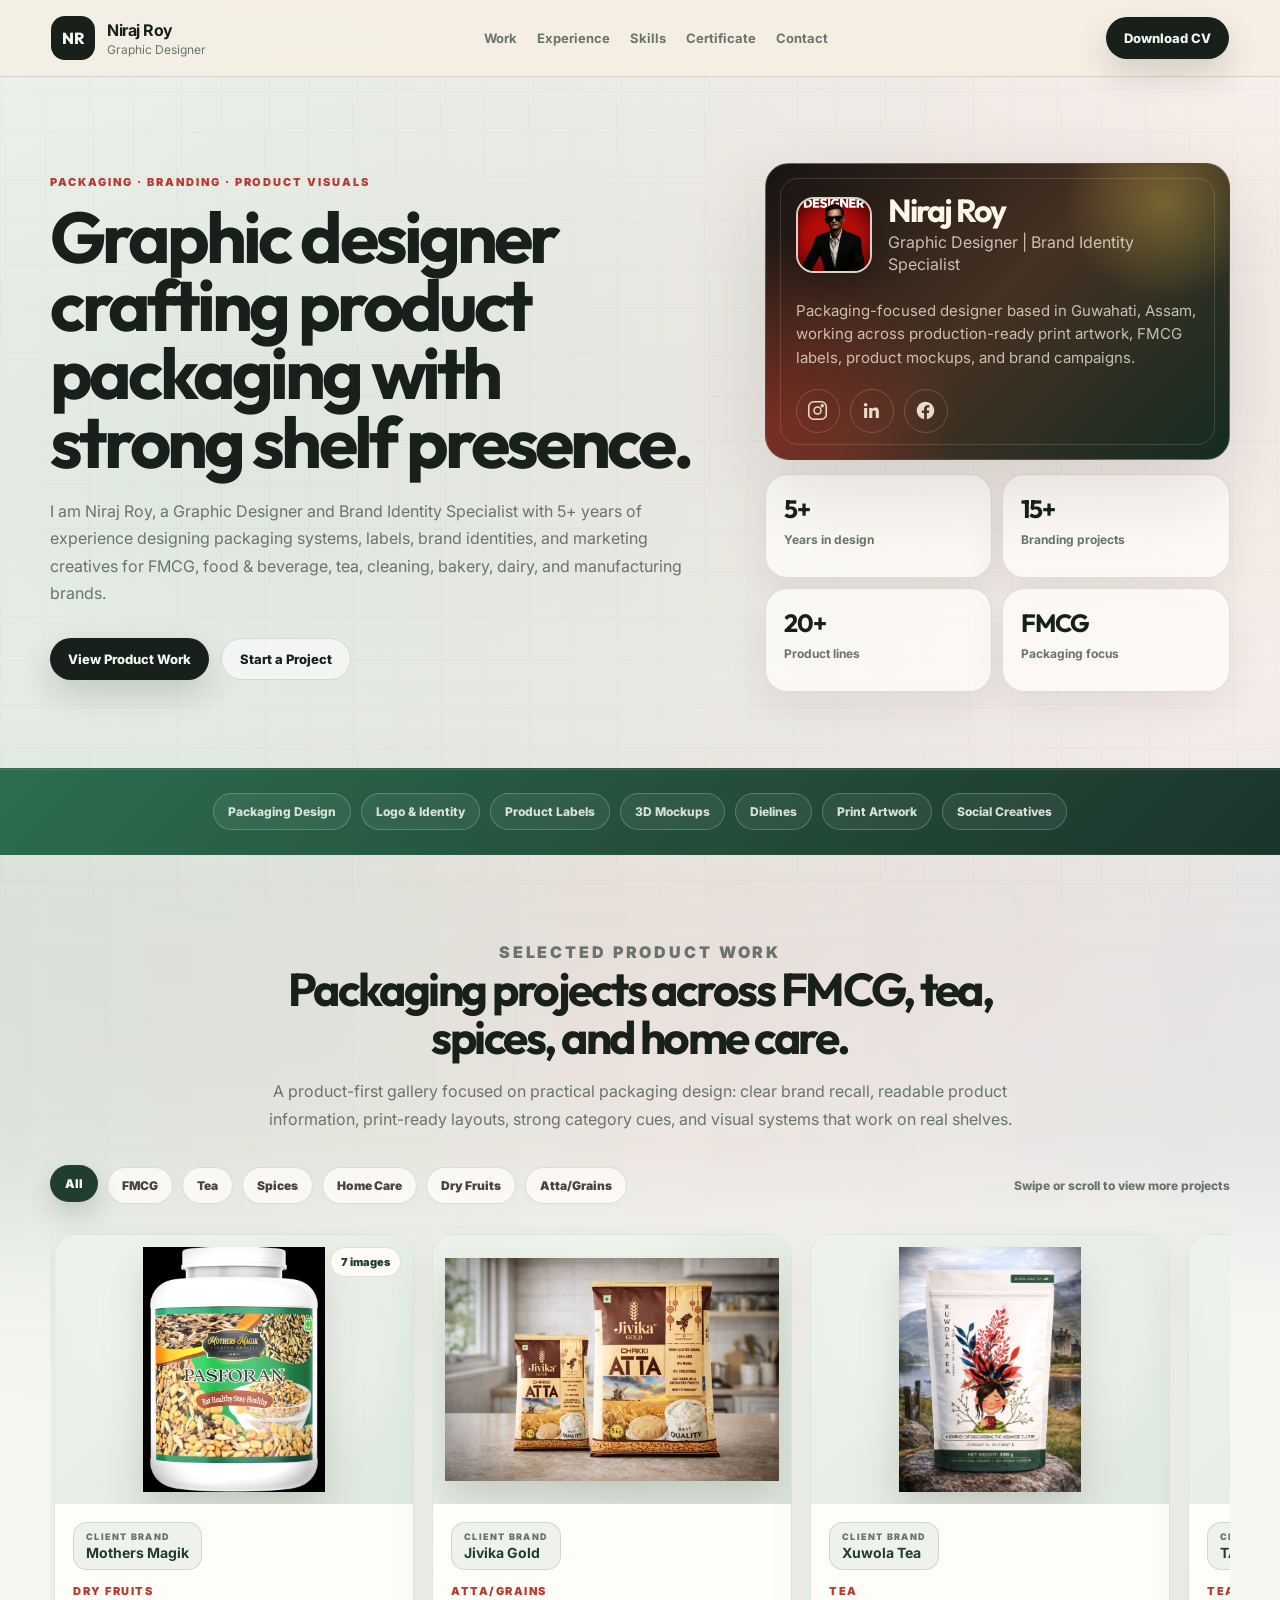
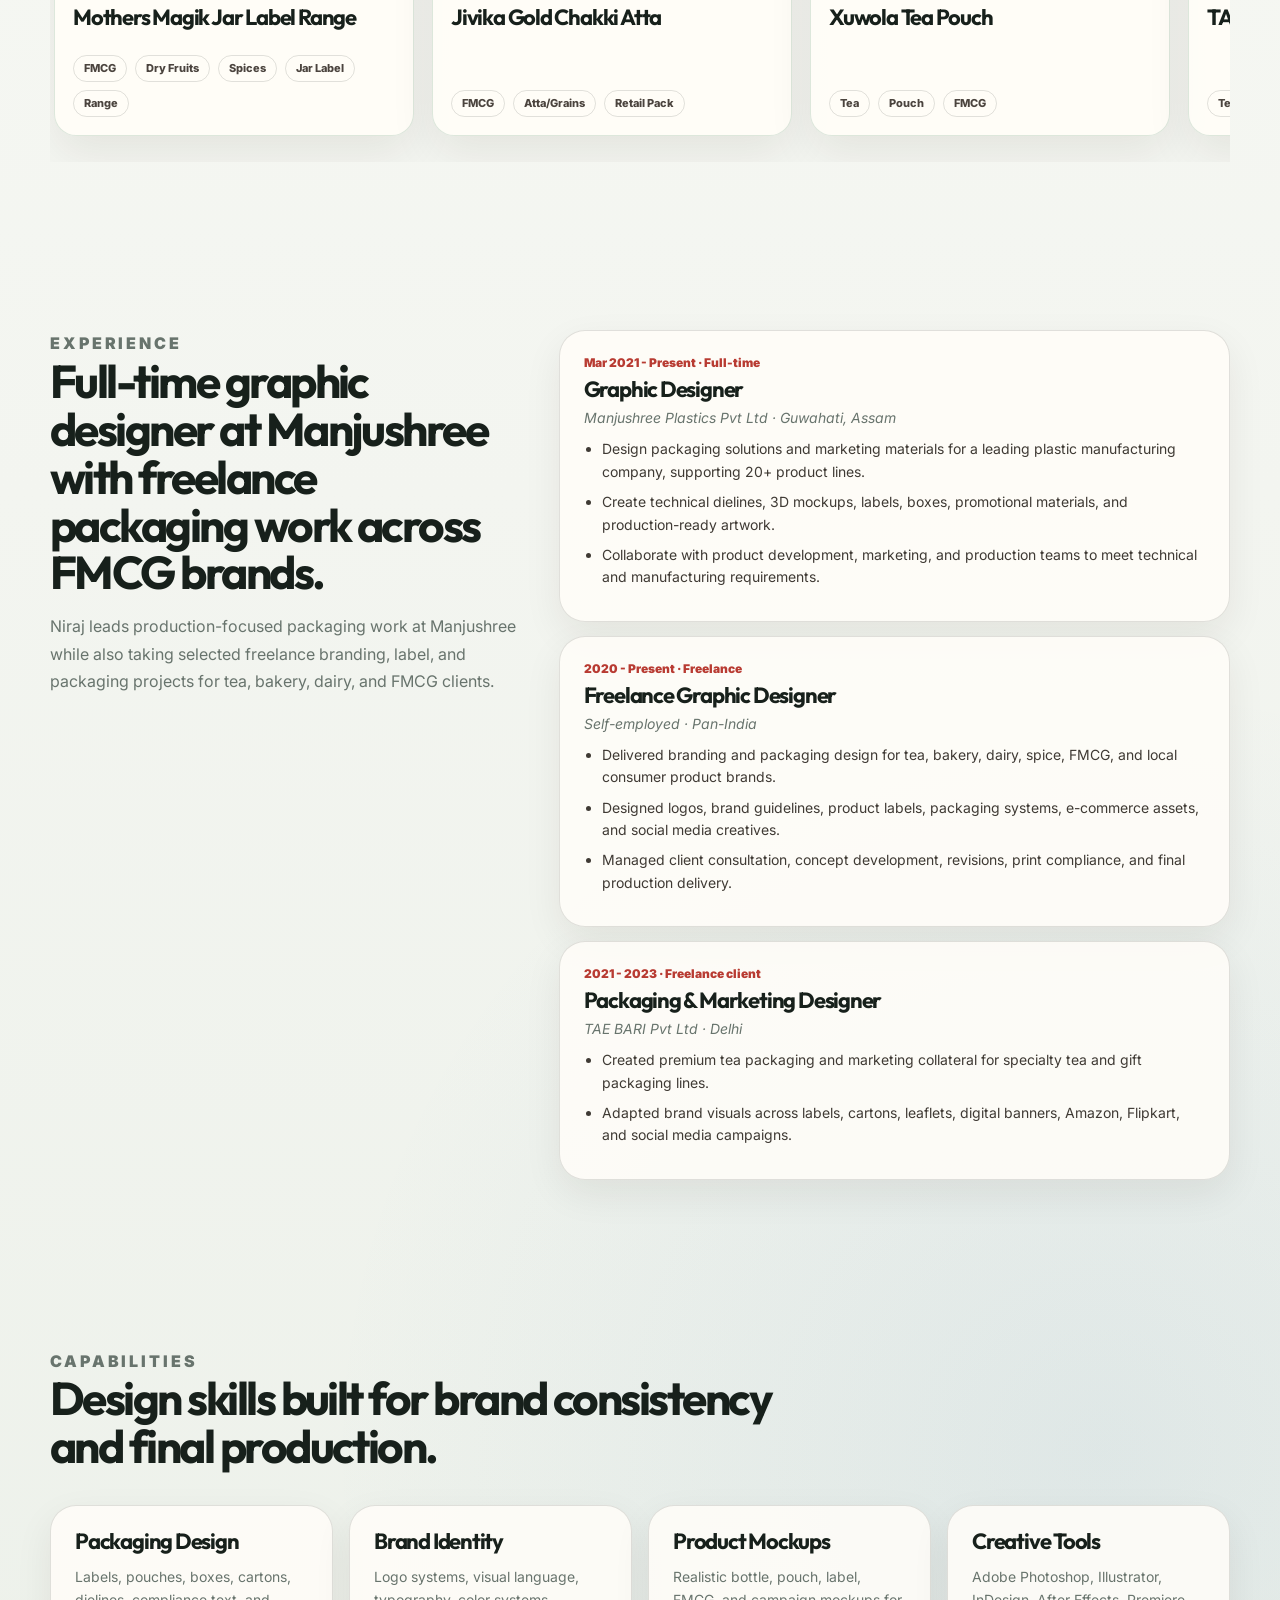
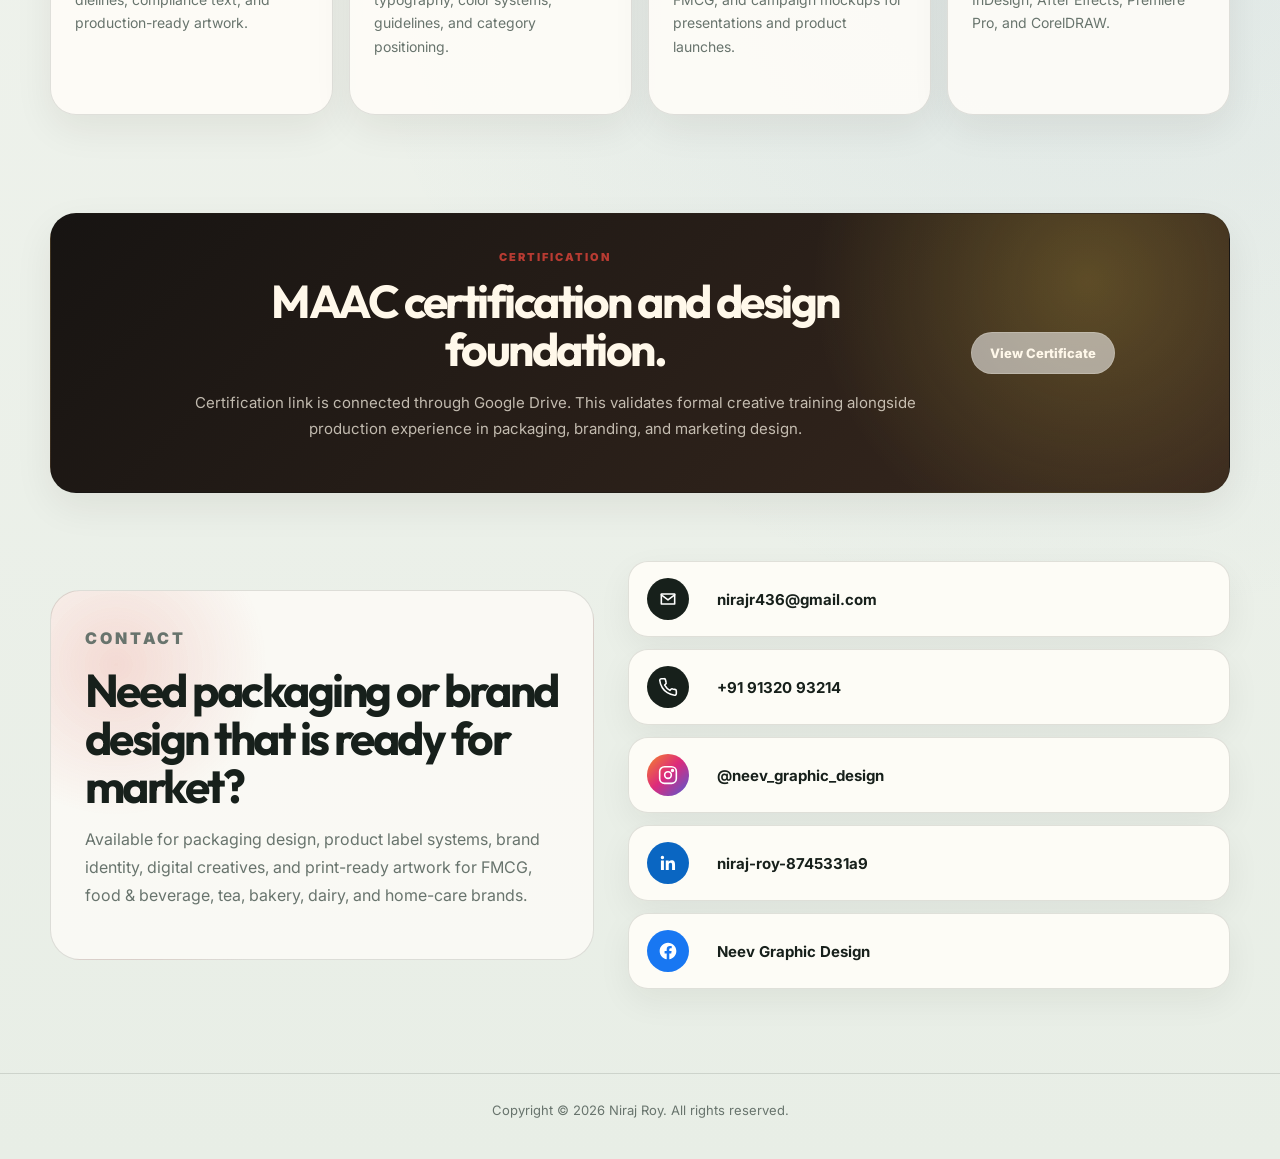
==== commit cefb9736: "Group range projects into modal carousels" ====
--- a/public/index.html
+++ b/public/index.html
@@ -153,7 +153,14 @@
             <span></span>
           </button>
           <div class="project-detail-media">
+            <button class="carousel-btn carousel-prev" type="button" aria-label="Previous project image" data-carousel-prev>
+              <span>‹</span>
+            </button>
             <img id="modalImage" src="" alt="" />
+            <button class="carousel-btn carousel-next" type="button" aria-label="Next project image" data-carousel-next>
+              <span>›</span>
+            </button>
+            <div class="carousel-count" id="modalCounter"></div>
           </div>
           <div class="project-detail-copy">
             <div class="client-badge modal-brand">
@@ -170,6 +177,10 @@
             <div class="detail-block">
               <h3>Tools Used</h3>
               <div class="tag-row" id="modalTools"></div>
+            </div>
+            <div class="detail-block carousel-thumbs-wrap" id="modalThumbsWrap">
+              <h3>Project Images</h3>
+              <div class="carousel-thumbs" id="modalThumbs"></div>
             </div>
             <button class="primary-btn modal-cta" type="button" data-modal-more>View More Work</button>
           </div>
--- a/public/styles.css
+++ b/public/styles.css
@@ -572,6 +572,20 @@
   transform: scale(1.04) rotate(-0.6deg);
 }
 
+.project-count {
+  position: absolute;
+  top: 12px;
+  right: 12px;
+  z-index: 2;
+  border: 1px solid rgba(31, 61, 49, 0.14);
+  border-radius: 999px;
+  background: rgba(255, 253, 248, 0.88);
+  color: #1f3d31;
+  font-size: 11px;
+  font-weight: 900;
+  padding: 7px 10px;
+}
+
 .work-content {
   display: flex;
   min-height: 210px;
@@ -723,6 +737,7 @@
 }
 
 .project-detail-media {
+  position: relative;
   display: flex;
   min-height: 0;
   align-items: center;
@@ -740,6 +755,58 @@
   filter: drop-shadow(0 24px 26px rgba(40, 26, 16, 0.18));
 }
 
+.carousel-btn {
+  position: absolute;
+  top: 50%;
+  z-index: 2;
+  display: grid;
+  width: 48px;
+  height: 48px;
+  place-items: center;
+  border: 1px solid rgba(31, 61, 49, 0.16);
+  border-radius: 50%;
+  background: rgba(255, 253, 248, 0.88);
+  color: #1f3d31;
+  cursor: pointer;
+  font: inherit;
+  transform: translateY(-50%);
+  transition: transform 180ms ease, background 180ms ease, box-shadow 180ms ease;
+}
+
+.carousel-btn:hover {
+  background: #fffdf8;
+  box-shadow: 0 14px 28px rgba(40, 26, 16, 0.16);
+  transform: translateY(-50%) scale(1.05);
+}
+
+.carousel-btn span {
+  display: block;
+  margin-top: -3px;
+  font-size: 34px;
+  line-height: 1;
+}
+
+.carousel-prev {
+  left: 18px;
+}
+
+.carousel-next {
+  right: 18px;
+}
+
+.carousel-count {
+  position: absolute;
+  right: 18px;
+  bottom: 18px;
+  z-index: 2;
+  border-radius: 999px;
+  background: rgba(31, 61, 49, 0.88);
+  color: #fff8ea;
+  font-size: 12px;
+  font-weight: 900;
+  padding: 8px 12px;
+}
+
 .project-detail-copy {
   overflow-y: auto;
   padding: clamp(24px, 4vw, 46px);
@@ -752,6 +819,11 @@
 .project-detail-copy h2 {
   margin-bottom: 16px;
   font-size: clamp(32px, 4.4vw, 54px);
+}
+
+.modal-tags {
+  margin: -4px 0 18px;
+  padding-top: 0;
 }
 
 .project-detail-copy > p:not(.eyebrow),
@@ -768,6 +840,50 @@
 .detail-block h3 {
   margin-bottom: 8px;
   font-size: 18px;
+}
+
+.carousel-thumbs {
+  display: grid;
+  grid-template-columns: repeat(2, minmax(0, 1fr));
+  gap: 10px;
+}
+
+.carousel-thumb {
+  display: grid;
+  grid-template-columns: 54px minmax(0, 1fr);
+  gap: 10px;
+  align-items: center;
+  border: 1px solid rgba(46, 111, 79, 0.14);
+  border-radius: 14px;
+  background: rgba(255, 253, 248, 0.7);
+  color: #2b2621;
+  cursor: pointer;
+  font: inherit;
+  padding: 8px;
+  text-align: left;
+  transition: border-color 180ms ease, background 180ms ease, transform 180ms ease;
+}
+
+.carousel-thumb:hover,
+.carousel-thumb.is-active {
+  border-color: rgba(46, 111, 79, 0.42);
+  background: rgba(46, 111, 79, 0.1);
+  transform: translateY(-2px);
+}
+
+.carousel-thumb img {
+  width: 54px;
+  height: 54px;
+  border-radius: 10px;
+  object-fit: cover;
+}
+
+.carousel-thumb span {
+  overflow: hidden;
+  color: #1f3d31;
+  font-size: 12px;
+  font-weight: 900;
+  line-height: 1.3;
 }
 
 .modal-cta {
@@ -1173,6 +1289,23 @@
     padding: 22px;
   }
 
+  .carousel-btn {
+    width: 42px;
+    height: 42px;
+  }
+
+  .carousel-prev {
+    left: 10px;
+  }
+
+  .carousel-next {
+    right: 10px;
+  }
+
+  .carousel-thumbs {
+    grid-template-columns: 1fr;
+  }
+
   .modal-close {
     top: 12px;
     right: 12px;
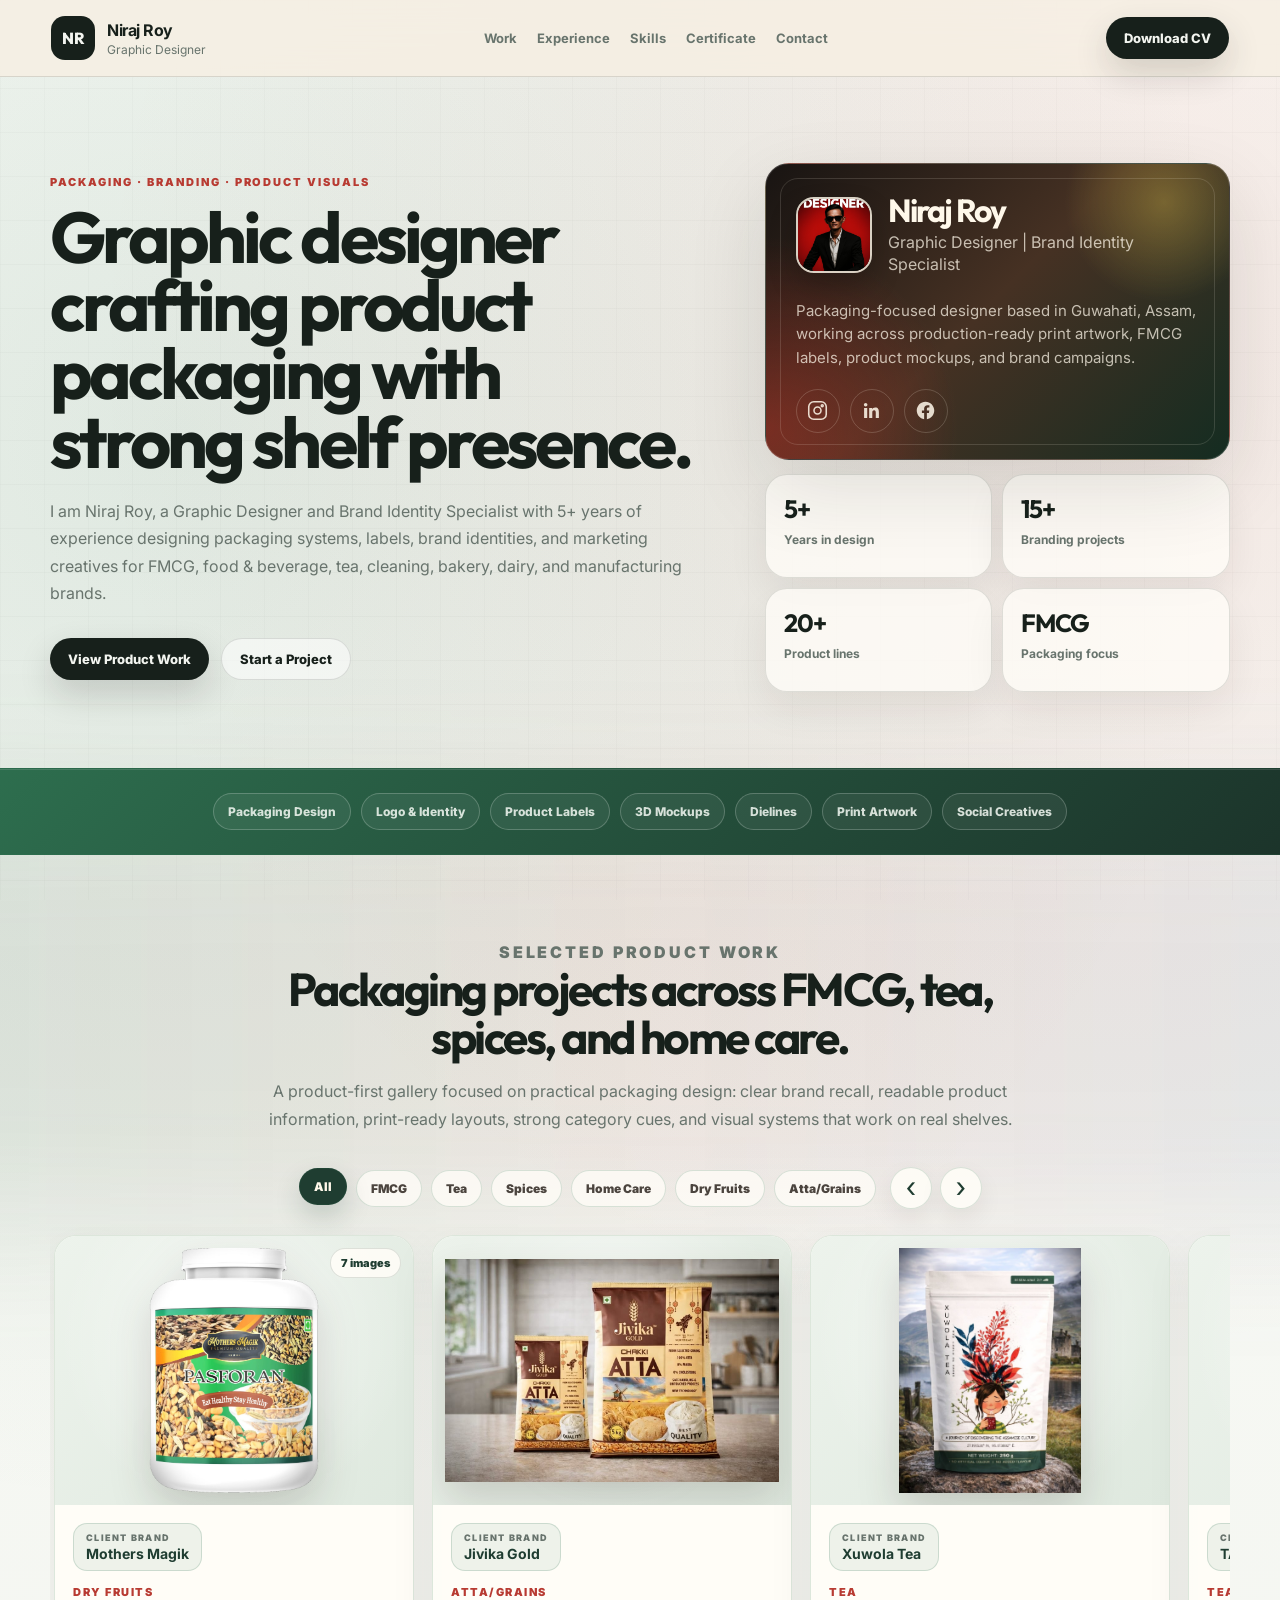
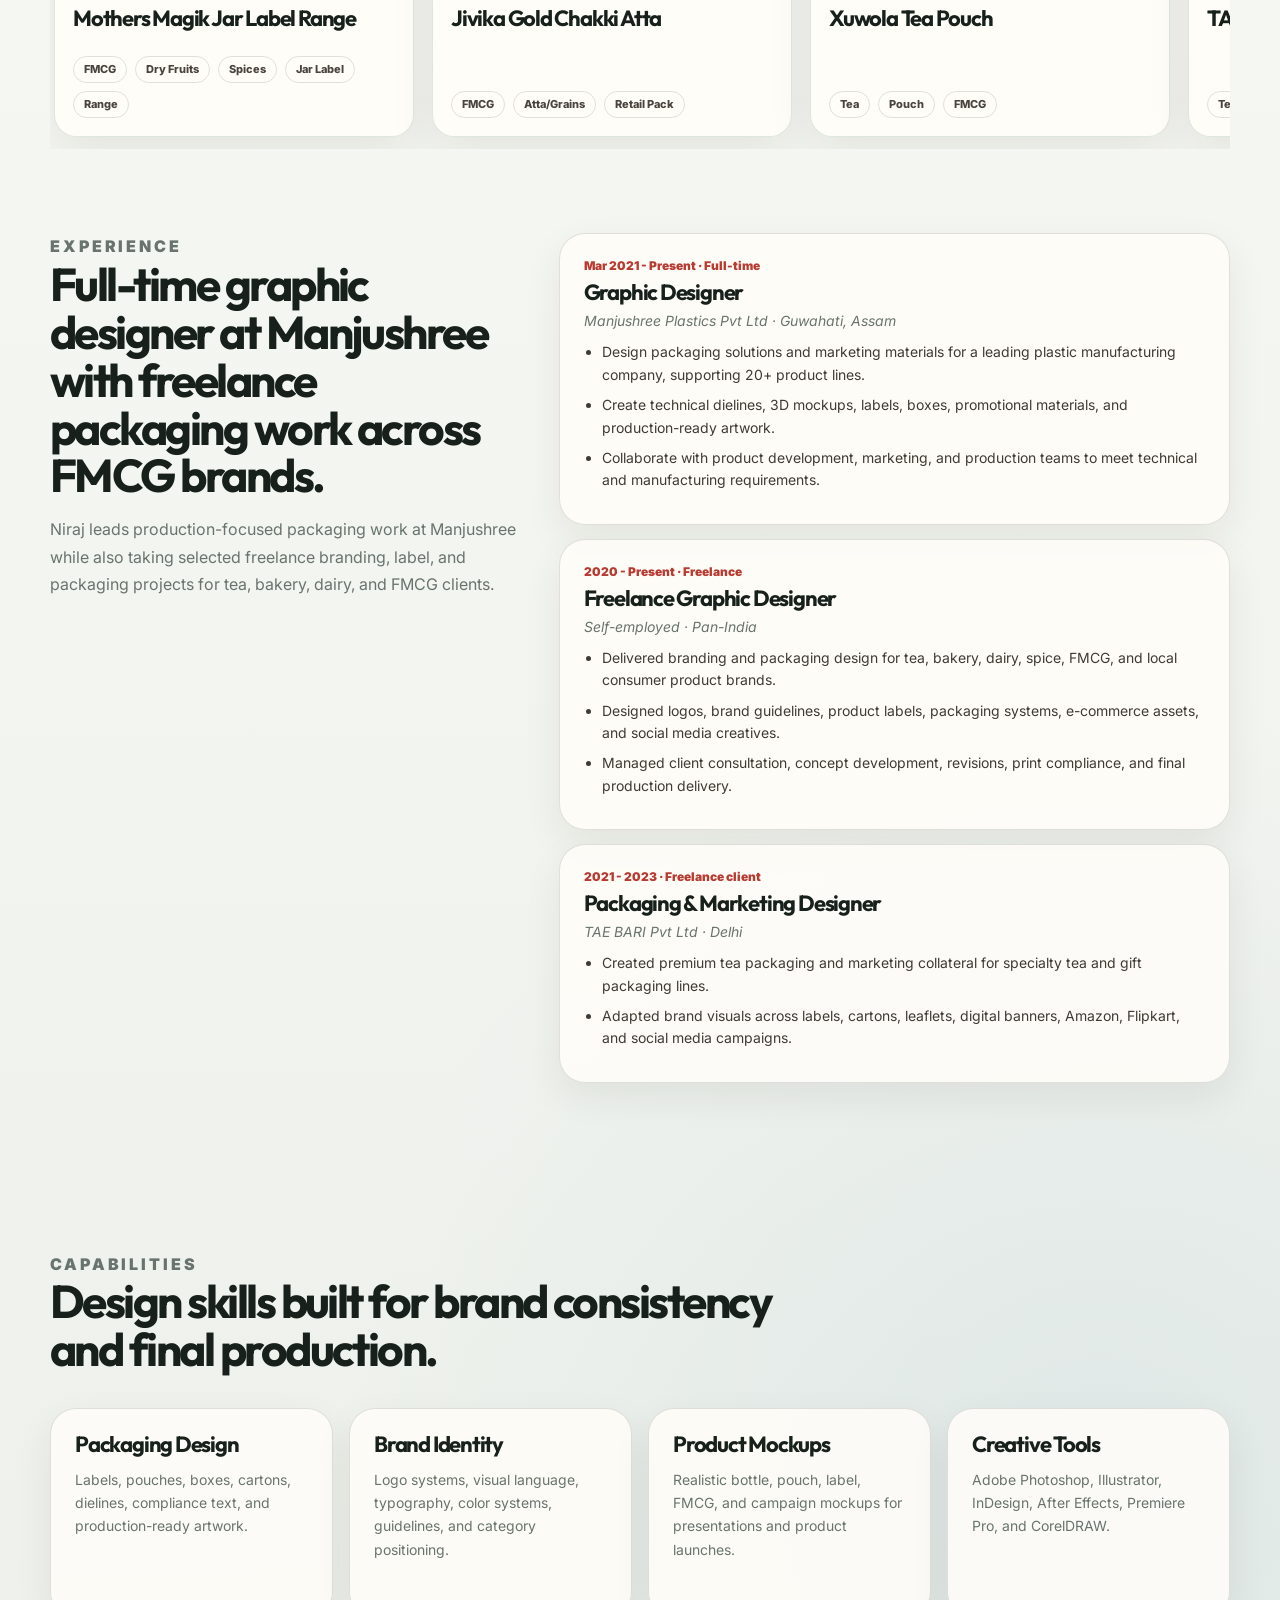
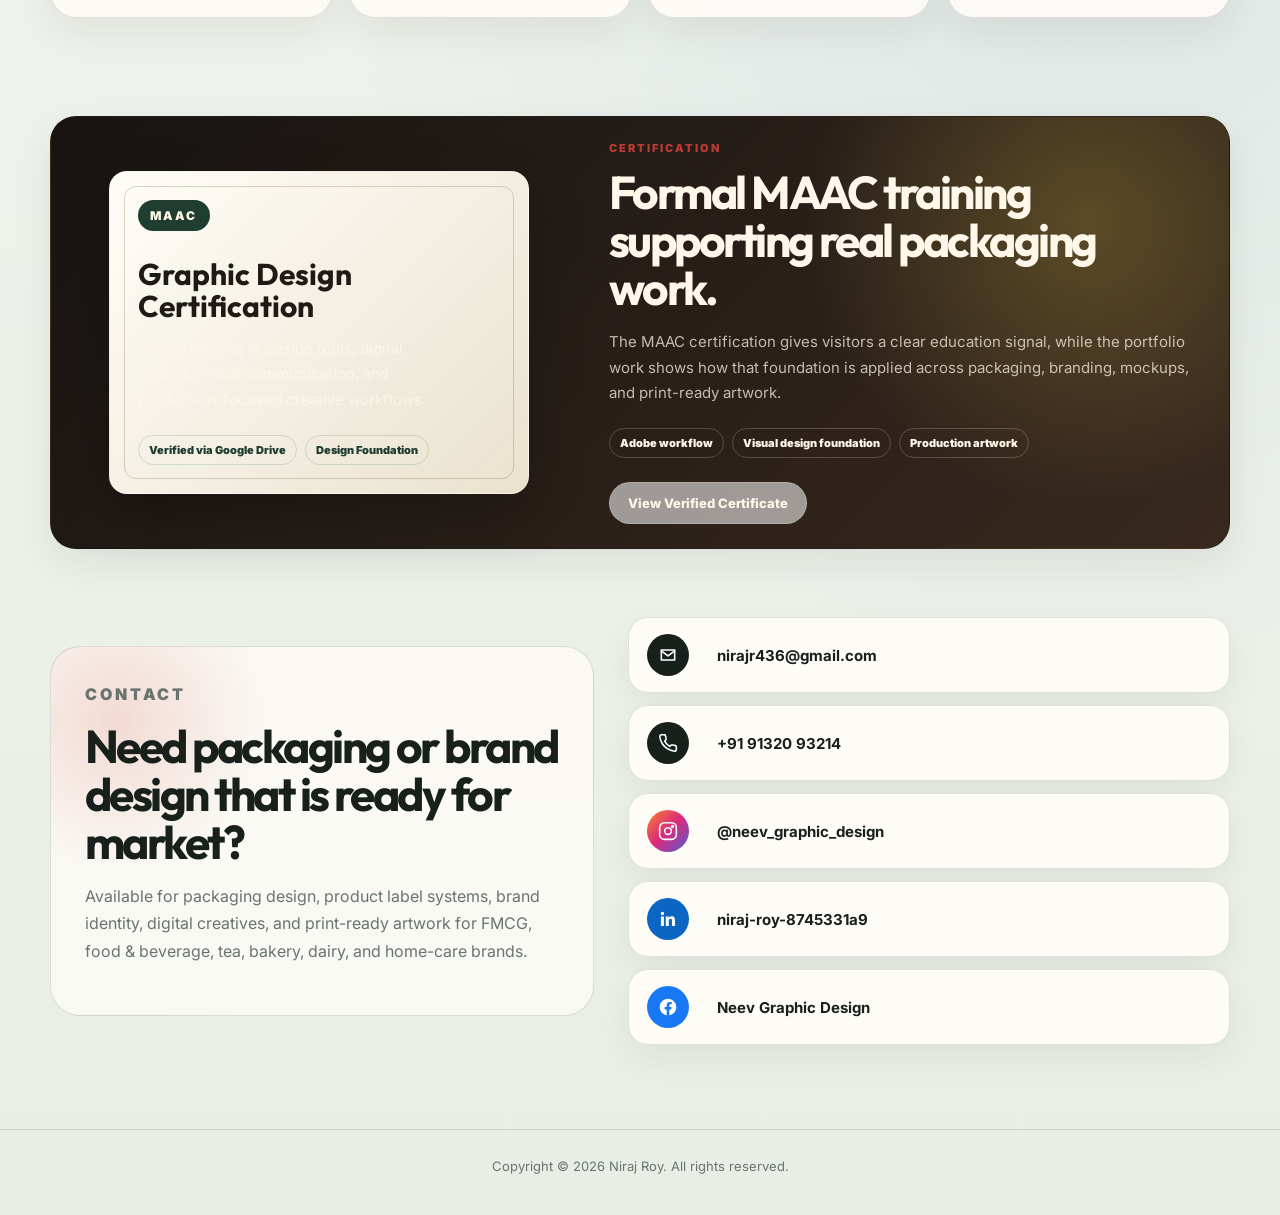
==== commit bf01323c: "Polish gallery controls and certificate section" ====
--- a/public/index.html
+++ b/public/index.html
@@ -139,7 +139,14 @@
 
         <div class="work-toolbar reveal">
           <div class="filter-bar" id="workFilters" aria-label="Filter packaging projects"></div>
-          <span class="gallery-hint">Swipe or scroll to view more projects</span>
+          <div class="gallery-controls" aria-label="Gallery controls">
+            <button class="gallery-arrow" type="button" aria-label="Previous projects" data-gallery-prev>
+              <span>‹</span>
+            </button>
+            <button class="gallery-arrow" type="button" aria-label="Next projects" data-gallery-next>
+              <span>›</span>
+            </button>
+          </div>
         </div>
 
         <div class="work-gallery" id="workGallery" aria-live="polite"></div>
@@ -265,22 +272,38 @@
 
       <section id="certificate" class="section-shell certificate-section">
         <div class="certificate-card reveal">
-          <div>
+          <div class="certificate-preview" aria-label="MAAC certification preview">
+            <div class="certificate-paper">
+              <span>MAAC</span>
+              <strong>Graphic Design Certification</strong>
+              <p>Formal training in design tools, digital artwork, visual communication, and production-focused creative workflows.</p>
+              <div>
+                <small>Verified via Google Drive</small>
+                <small>Design Foundation</small>
+              </div>
+            </div>
+          </div>
+          <div class="certificate-copy">
             <p class="eyebrow">Certification</p>
-            <h2>MAAC certification and design foundation.</h2>
+            <h2>Formal MAAC training supporting real packaging work.</h2>
             <p>
-              Certification link is connected through Google Drive. This validates formal creative training alongside
-              production experience in packaging, branding, and marketing design.
+              The MAAC certification gives visitors a clear education signal, while the portfolio work shows how that
+              foundation is applied across packaging, branding, mockups, and print-ready artwork.
             </p>
-          </div>
-          <a
-            class="secondary-btn"
-            href="https://drive.google.com/file/d/1I5Uyq7UAqdPsjzT_pbglVGQ_eW5Av8UI/view?usp=sharing"
-            target="_blank"
-            rel="noreferrer"
-          >
-            View Certificate
-          </a>
+            <div class="certificate-points">
+              <span>Adobe workflow</span>
+              <span>Visual design foundation</span>
+              <span>Production artwork</span>
+            </div>
+            <a
+              class="secondary-btn"
+              href="https://drive.google.com/file/d/1I5Uyq7UAqdPsjzT_pbglVGQ_eW5Av8UI/view?usp=sharing"
+              target="_blank"
+              rel="noreferrer"
+            >
+              View Verified Certificate
+            </a>
+          </div>
         </div>
       </section>
 
--- a/public/styles.css
+++ b/public/styles.css
@@ -435,17 +435,27 @@
   margin-left: auto;
 }
 
+#work {
+  padding-bottom: 42px;
+}
+
+#experience {
+  padding-top: 42px;
+}
+
 .work-toolbar {
   display: flex;
   align-items: center;
-  justify-content: space-between;
-  gap: 16px;
-  margin-bottom: 22px;
+  justify-content: center;
+  gap: 14px;
+  margin-bottom: 18px;
+  text-align: center;
 }
 
 .filter-bar {
   display: flex;
   flex-wrap: wrap;
+  justify-content: center;
   gap: 9px;
 }
 
@@ -470,11 +480,38 @@
   box-shadow: 0 12px 26px rgba(31, 61, 49, 0.18);
 }
 
-.gallery-hint {
+.gallery-controls {
+  display: inline-flex;
   flex: none;
-  color: var(--muted);
-  font-size: 12px;
-  font-weight: 800;
+  gap: 8px;
+}
+
+.gallery-arrow {
+  display: grid;
+  width: 42px;
+  height: 42px;
+  place-items: center;
+  border: 1px solid rgba(46, 111, 79, 0.18);
+  border-radius: 50%;
+  background: rgba(255, 253, 248, 0.88);
+  color: #1f3d31;
+  cursor: pointer;
+  font: inherit;
+  box-shadow: 0 10px 24px rgba(40, 26, 16, 0.07);
+  transition: transform 180ms ease, background 180ms ease, box-shadow 180ms ease;
+}
+
+.gallery-arrow:hover {
+  transform: translateY(-2px);
+  background: #1f3d31;
+  color: #fff8ea;
+  box-shadow: 0 14px 30px rgba(31, 61, 49, 0.18);
+}
+
+.gallery-arrow span {
+  margin-top: -3px;
+  font-size: 29px;
+  line-height: 1;
 }
 
 .work-gallery {
@@ -482,7 +519,7 @@
   gap: 18px;
   overflow-x: auto;
   overscroll-behavior-x: contain;
-  padding: 8px 4px 26px;
+  padding: 8px 4px 12px;
   scroll-padding-inline: 4px;
   scroll-snap-type: x mandatory;
   scrollbar-color: rgba(46, 111, 79, 0.42) rgba(46, 111, 79, 0.08);
@@ -661,8 +698,8 @@
   position: fixed;
   inset: 0;
   z-index: 100;
-  display: grid;
-  place-items: center;
+  display: block;
+  overflow-y: auto;
   padding: clamp(14px, 3vw, 34px);
   opacity: 0;
   transition: opacity 220ms ease;
@@ -687,10 +724,11 @@
   position: relative;
   z-index: 1;
   display: grid;
+  margin: auto;
   width: min(1120px, 100%);
-  max-height: min(820px, 92vh);
+  min-height: min(820px, calc(100vh - 68px));
   grid-template-columns: minmax(0, 1.05fr) minmax(340px, 0.95fr);
-  overflow: hidden;
+  overflow: visible;
   border: 1px solid rgba(255, 248, 234, 0.22);
   border-radius: 26px;
   background:
@@ -739,7 +777,7 @@
 .project-detail-media {
   position: relative;
   display: flex;
-  min-height: 0;
+  min-height: min(760px, calc(100vh - 68px));
   align-items: center;
   justify-content: center;
   padding: clamp(18px, 4vw, 42px);
@@ -750,7 +788,7 @@
 
 .project-detail-media img {
   width: 100%;
-  max-height: 70vh;
+  max-height: calc(100vh - 150px);
   object-fit: contain;
   filter: drop-shadow(0 24px 26px rgba(40, 26, 16, 0.18));
 }
@@ -808,7 +846,7 @@
 }
 
 .project-detail-copy {
-  overflow-y: auto;
+  overflow: visible;
   padding: clamp(24px, 4vw, 46px);
 }
 
@@ -991,12 +1029,12 @@
 }
 
 .certificate-card {
-  display: flex;
+  display: grid;
+  grid-template-columns: 0.9fr 1.1fr;
   align-items: center;
-  justify-content: center;
-  gap: 26px;
-  min-height: 280px;
-  text-align: center;
+  gap: clamp(22px, 4vw, 46px);
+  min-height: 340px;
+  text-align: left;
   background:
     radial-gradient(circle at 88% 24%, rgba(255, 221, 82, 0.22), transparent 26%),
     linear-gradient(135deg, #171412, #38281e);
@@ -1004,16 +1042,102 @@
 }
 
 .certificate-card p:not(.eyebrow) {
-  margin-right: auto;
-  margin-left: auto;
-  max-width: 740px;
   color: rgba(255, 248, 234, 0.72);
   font-size: 15px;
   line-height: 1.72;
 }
 
+.certificate-preview {
+  display: grid;
+  place-items: center;
+}
+
+.certificate-paper {
+  position: relative;
+  width: min(100%, 420px);
+  min-height: 245px;
+  border: 1px solid rgba(255, 248, 234, 0.3);
+  border-radius: 18px;
+  background:
+    linear-gradient(135deg, rgba(255, 253, 248, 0.96), rgba(232, 224, 203, 0.94)),
+    #fffdf8;
+  color: #1f1a15;
+  padding: 28px;
+  box-shadow: 0 24px 56px rgba(0, 0, 0, 0.24);
+}
+
+.certificate-paper::before {
+  content: "";
+  position: absolute;
+  inset: 14px;
+  border: 1px solid rgba(119, 77, 36, 0.24);
+  border-radius: 12px;
+  pointer-events: none;
+}
+
+.certificate-paper > span {
+  display: inline-flex;
+  border-radius: 999px;
+  background: #1f3d31;
+  color: #fff8ea;
+  font-size: 12px;
+  font-weight: 900;
+  letter-spacing: 0.18em;
+  padding: 8px 12px;
+}
+
+.certificate-paper strong {
+  display: block;
+  margin-top: 28px;
+  max-width: 260px;
+  font-family: Outfit, Inter, sans-serif;
+  font-size: 30px;
+  line-height: 1.04;
+}
+
+.certificate-paper p {
+  margin: 14px 0 0;
+  max-width: 310px;
+  color: #655c52;
+  font-size: 13px;
+  line-height: 1.55;
+}
+
+.certificate-paper div {
+  display: flex;
+  flex-wrap: wrap;
+  gap: 8px;
+  margin-top: 22px;
+}
+
+.certificate-paper small,
+.certificate-points span {
+  border: 1px solid rgba(46, 111, 79, 0.18);
+  border-radius: 999px;
+  color: #1f3d31;
+  font-size: 11px;
+  font-weight: 900;
+  padding: 7px 10px;
+}
+
+.certificate-copy {
+  max-width: 620px;
+}
+
+.certificate-points {
+  display: flex;
+  flex-wrap: wrap;
+  gap: 8px;
+  margin: 22px 0 24px;
+}
+
+.certificate-points span {
+  border-color: rgba(255, 248, 234, 0.2);
+  color: #fff8ea;
+}
+
 .certificate-card .secondary-btn {
-  flex: none;
+  width: fit-content;
   border-color: rgba(255, 248, 234, 0.2);
   color: #fff8ea;
 }
@@ -1168,7 +1292,8 @@
 
   .hero,
   .split-section,
-  .contact-section {
+  .contact-section,
+  .certificate-card {
     grid-template-columns: 1fr;
   }
 
@@ -1192,7 +1317,7 @@
   }
 
   .work-toolbar {
-    align-items: flex-start;
+    align-items: center;
     flex-direction: column;
   }
 
@@ -1251,7 +1376,7 @@
     flex: none;
   }
 
-  .gallery-hint {
+  .gallery-controls {
     display: none;
   }
 
@@ -1314,6 +1439,12 @@
   .certificate-card {
     align-items: center;
     flex-direction: column;
+    text-align: left;
+  }
+
+  .certificate-paper {
+    min-height: 220px;
+    padding: 24px;
   }
 
   .contact-copy {
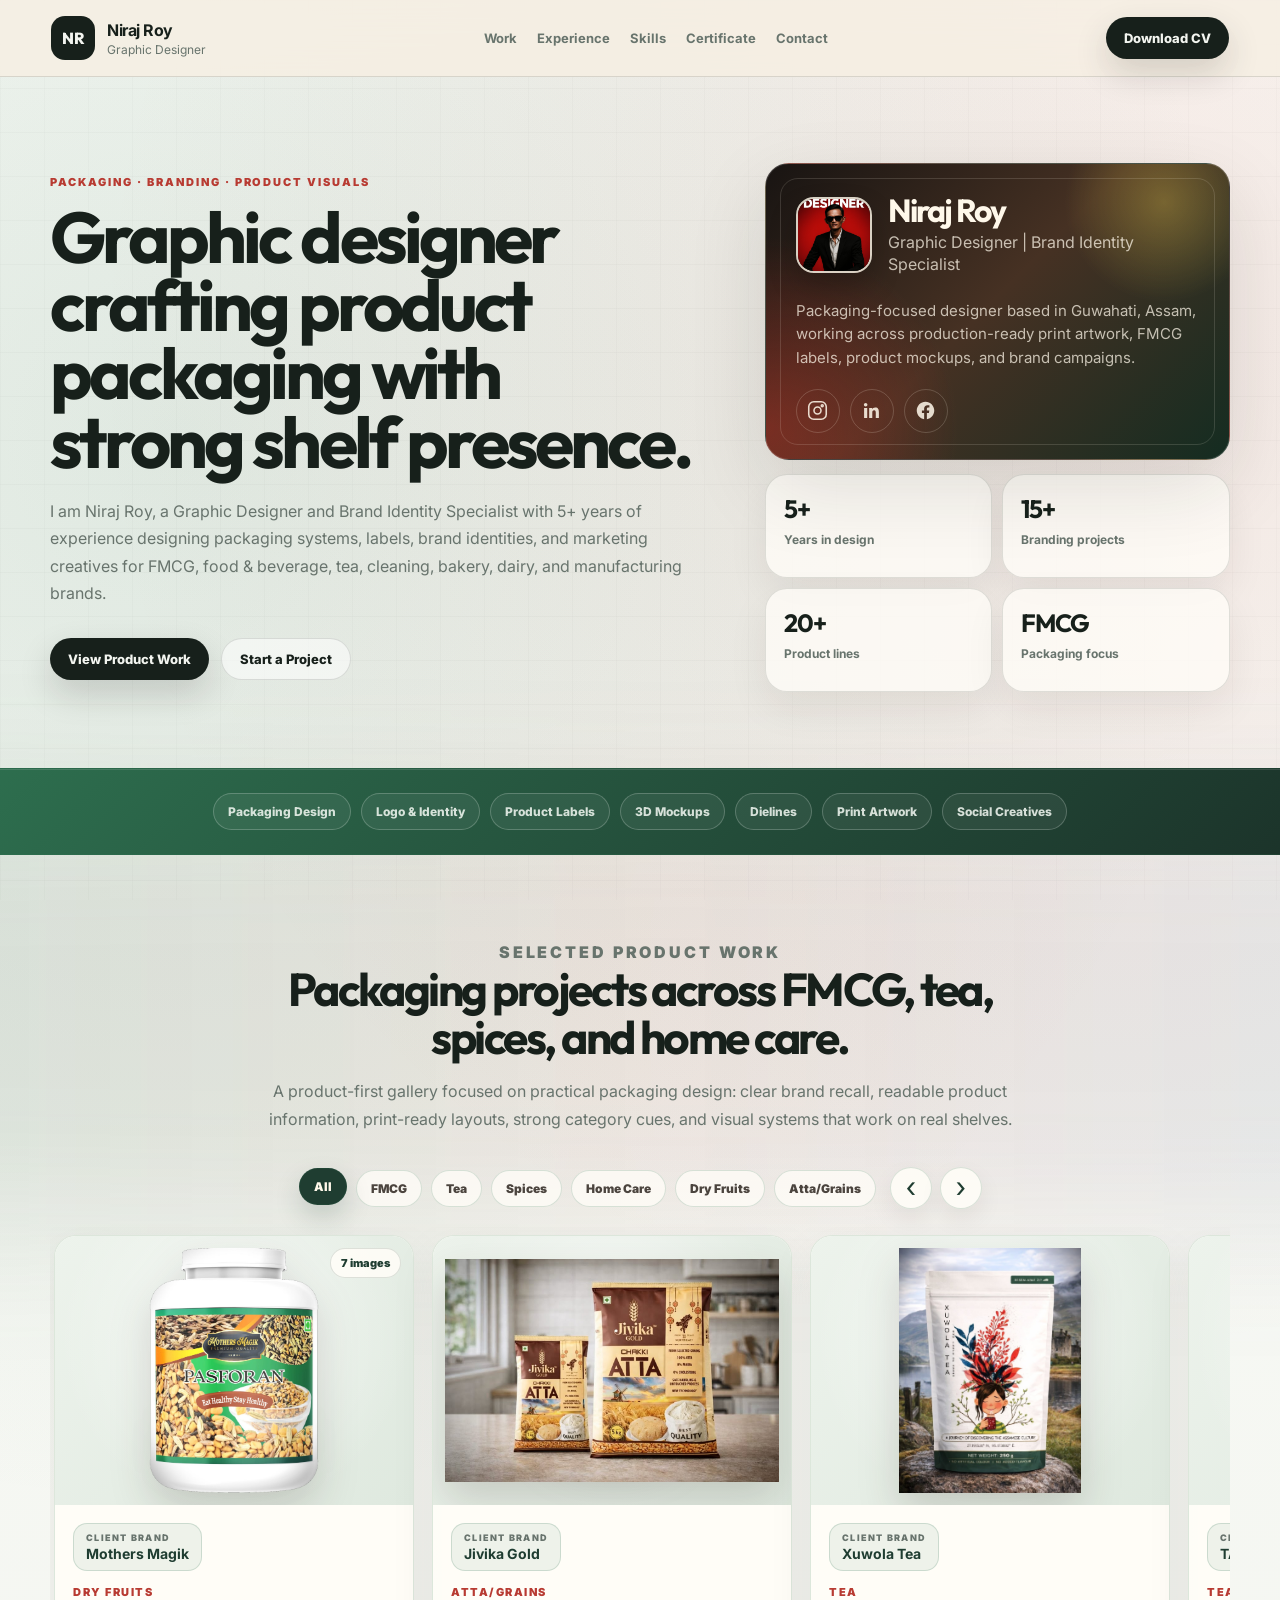
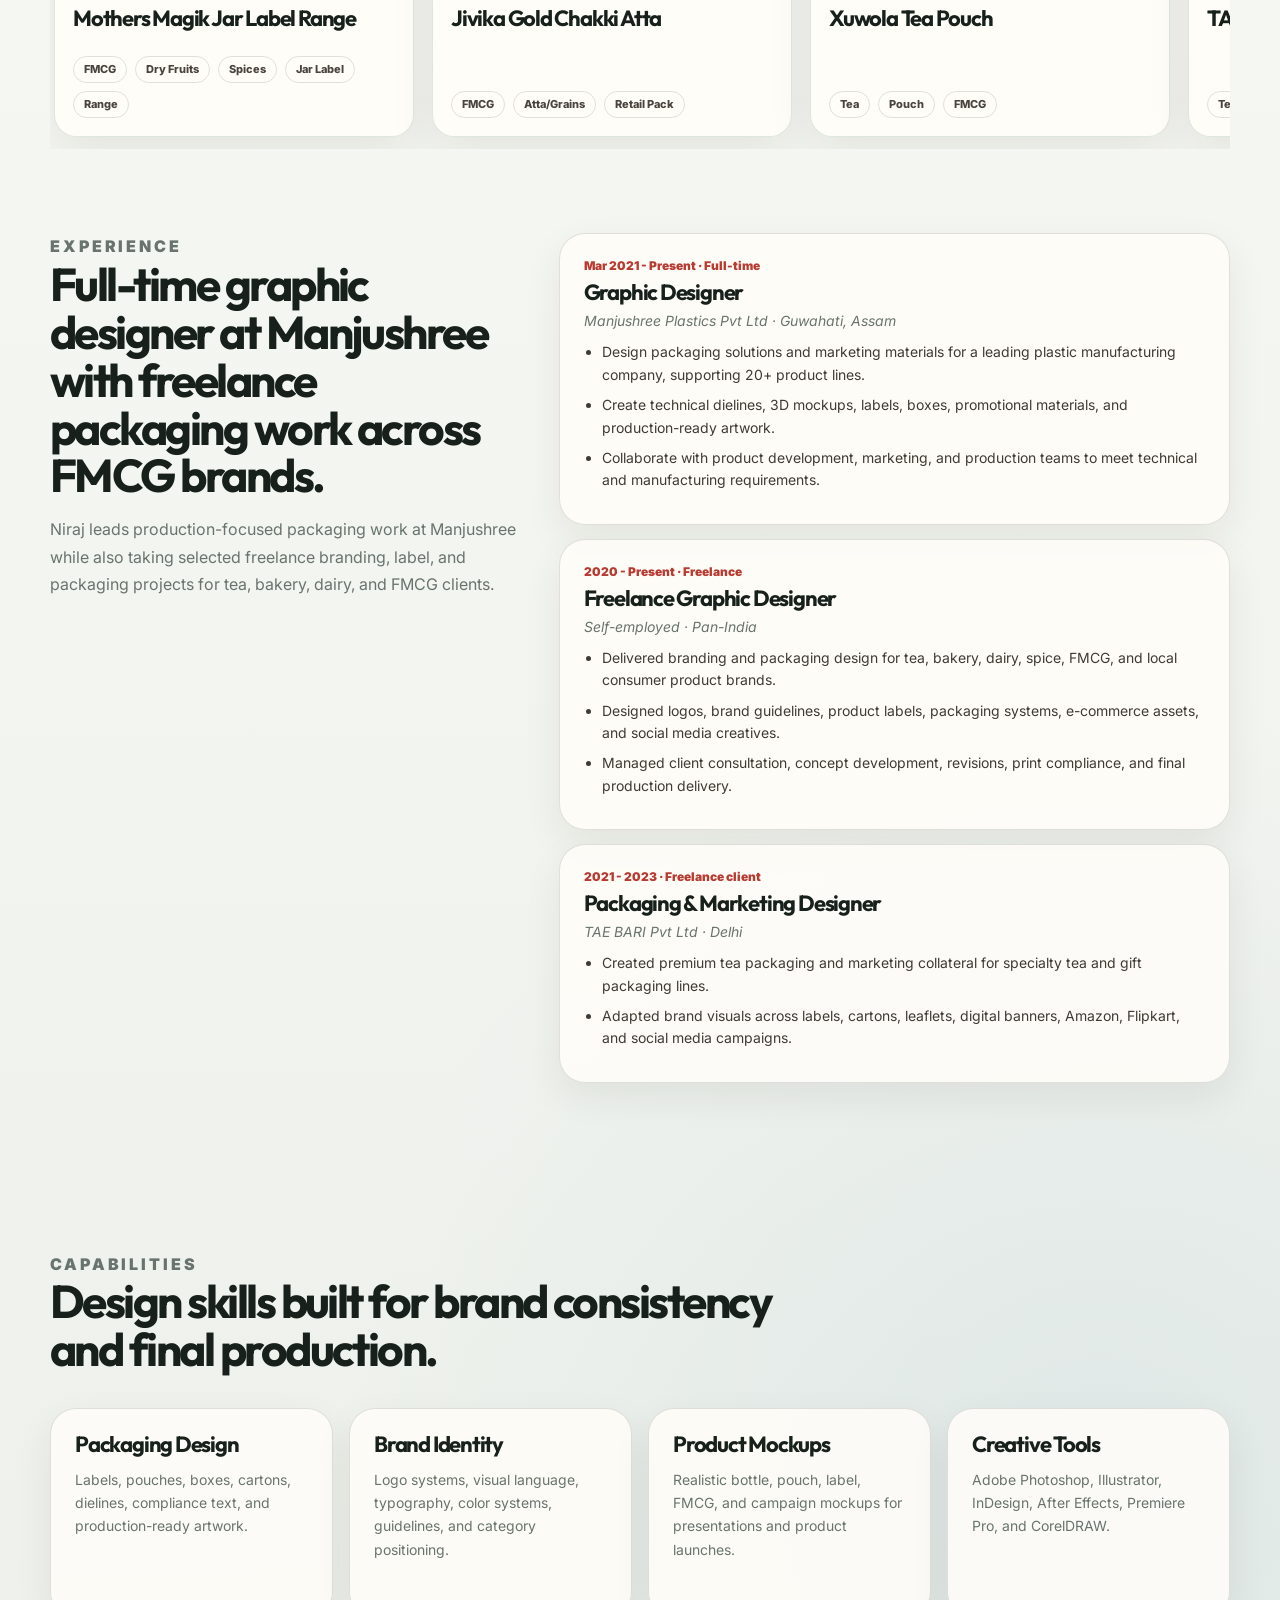
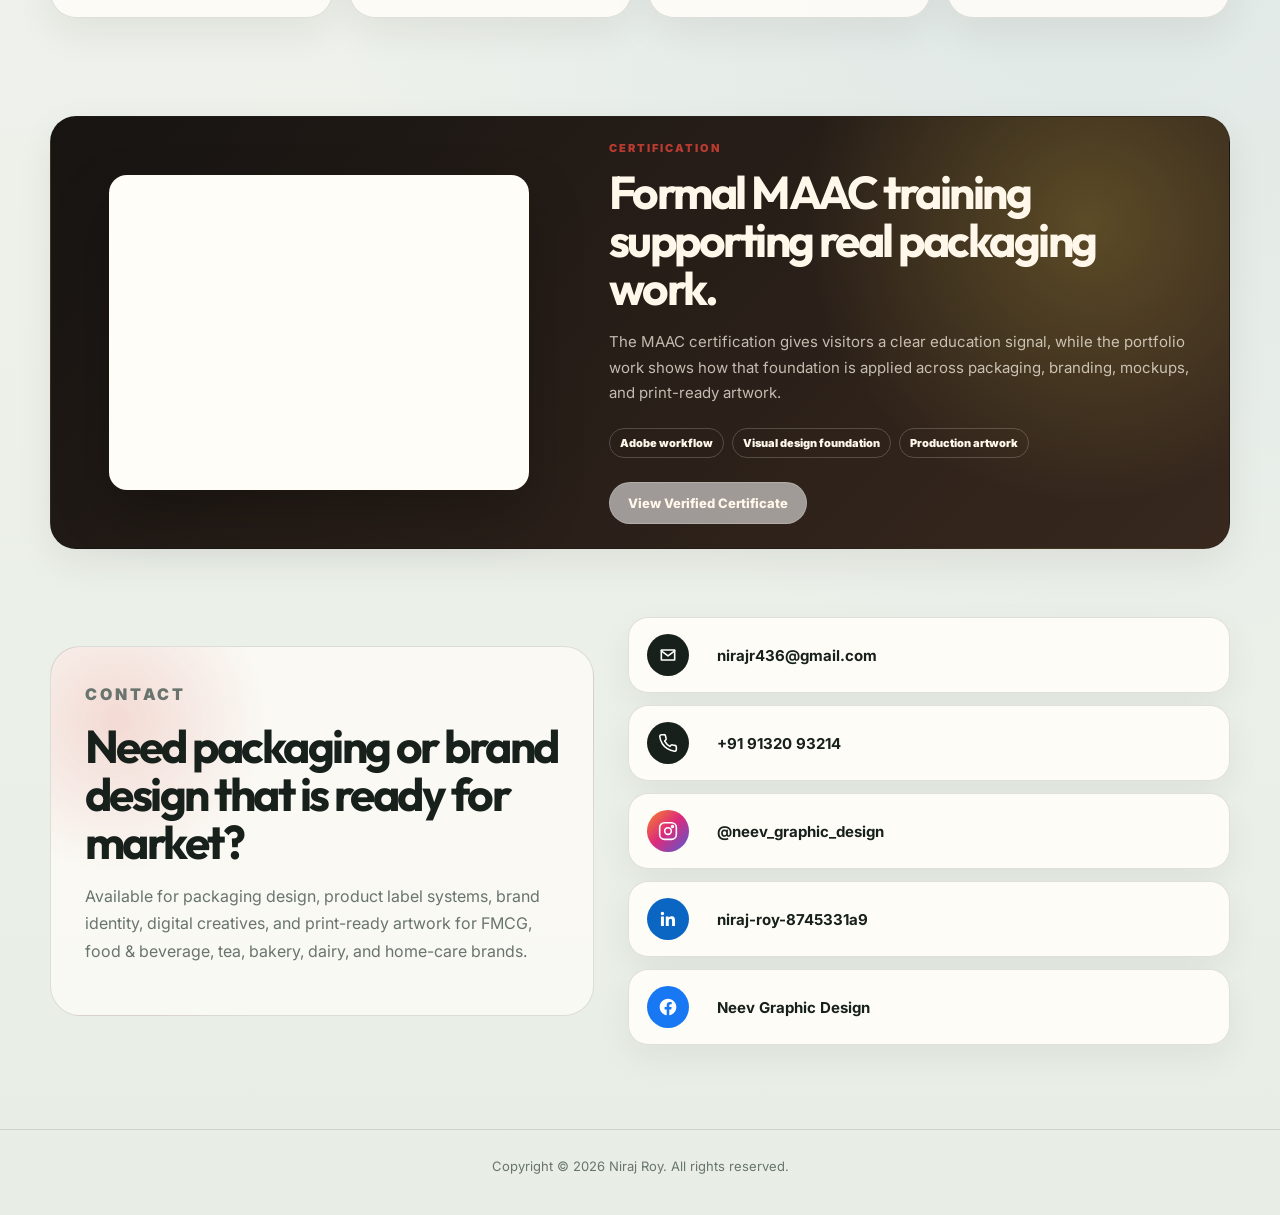
==== commit 7d59185a: "Constrain modal images and embed certificate preview" ====
--- a/public/index.html
+++ b/public/index.html
@@ -273,15 +273,13 @@
       <section id="certificate" class="section-shell certificate-section">
         <div class="certificate-card reveal">
           <div class="certificate-preview" aria-label="MAAC certification preview">
-            <div class="certificate-paper">
-              <span>MAAC</span>
-              <strong>Graphic Design Certification</strong>
-              <p>Formal training in design tools, digital artwork, visual communication, and production-focused creative workflows.</p>
-              <div>
-                <small>Verified via Google Drive</small>
-                <small>Design Foundation</small>
-              </div>
-            </div>
+            <iframe
+              class="certificate-frame"
+              src="https://drive.google.com/file/d/1I5Uyq7UAqdPsjzT_pbglVGQ_eW5Av8UI/preview"
+              title="MAAC certification preview"
+              loading="lazy"
+              allow="autoplay"
+            ></iframe>
           </div>
           <div class="certificate-copy">
             <p class="eyebrow">Certification</p>
--- a/public/styles.css
+++ b/public/styles.css
@@ -698,8 +698,9 @@
   position: fixed;
   inset: 0;
   z-index: 100;
-  display: block;
-  overflow-y: auto;
+  display: grid;
+  place-items: center;
+  overflow: hidden;
   padding: clamp(14px, 3vw, 34px);
   opacity: 0;
   transition: opacity 220ms ease;
@@ -726,9 +727,10 @@
   display: grid;
   margin: auto;
   width: min(1120px, 100%);
-  min-height: min(820px, calc(100vh - 68px));
+  height: min(820px, calc(100vh - 68px));
+  max-height: calc(100vh - 68px);
   grid-template-columns: minmax(0, 1.05fr) minmax(340px, 0.95fr);
-  overflow: visible;
+  overflow: hidden;
   border: 1px solid rgba(255, 248, 234, 0.22);
   border-radius: 26px;
   background:
@@ -777,7 +779,8 @@
 .project-detail-media {
   position: relative;
   display: flex;
-  min-height: min(760px, calc(100vh - 68px));
+  min-height: 0;
+  height: 100%;
   align-items: center;
   justify-content: center;
   padding: clamp(18px, 4vw, 42px);
@@ -787,8 +790,10 @@
 }
 
 .project-detail-media img {
-  width: 100%;
-  max-height: calc(100vh - 150px);
+  width: auto;
+  max-width: min(100%, 560px);
+  height: auto;
+  max-height: min(650px, calc(100vh - 160px));
   object-fit: contain;
   filter: drop-shadow(0 24px 26px rgba(40, 26, 16, 0.18));
 }
@@ -846,7 +851,7 @@
 }
 
 .project-detail-copy {
-  overflow: visible;
+  overflow-y: auto;
   padding: clamp(24px, 4vw, 46px);
 }
 
@@ -1050,67 +1055,19 @@
 .certificate-preview {
   display: grid;
   place-items: center;
-}
-
-.certificate-paper {
-  position: relative;
+  width: 100%;
+}
+
+.certificate-frame {
   width: min(100%, 420px);
-  min-height: 245px;
+  aspect-ratio: 4 / 3;
   border: 1px solid rgba(255, 248, 234, 0.3);
   border-radius: 18px;
-  background:
-    linear-gradient(135deg, rgba(255, 253, 248, 0.96), rgba(232, 224, 203, 0.94)),
-    #fffdf8;
-  color: #1f1a15;
-  padding: 28px;
+  background: #fffdf8;
   box-shadow: 0 24px 56px rgba(0, 0, 0, 0.24);
-}
-
-.certificate-paper::before {
-  content: "";
-  position: absolute;
-  inset: 14px;
-  border: 1px solid rgba(119, 77, 36, 0.24);
-  border-radius: 12px;
-  pointer-events: none;
-}
-
-.certificate-paper > span {
-  display: inline-flex;
-  border-radius: 999px;
-  background: #1f3d31;
-  color: #fff8ea;
-  font-size: 12px;
-  font-weight: 900;
-  letter-spacing: 0.18em;
-  padding: 8px 12px;
-}
-
-.certificate-paper strong {
-  display: block;
-  margin-top: 28px;
-  max-width: 260px;
-  font-family: Outfit, Inter, sans-serif;
-  font-size: 30px;
-  line-height: 1.04;
-}
-
-.certificate-paper p {
-  margin: 14px 0 0;
-  max-width: 310px;
-  color: #655c52;
-  font-size: 13px;
-  line-height: 1.55;
-}
-
-.certificate-paper div {
-  display: flex;
-  flex-wrap: wrap;
-  gap: 8px;
-  margin-top: 22px;
-}
-
-.certificate-paper small,
+  overflow: hidden;
+}
+
 .certificate-points span {
   border: 1px solid rgba(46, 111, 79, 0.18);
   border-radius: 999px;
@@ -1322,12 +1279,20 @@
   }
 
   .project-dialog {
+    height: auto;
+    max-height: calc(100vh - 42px);
     grid-template-columns: 1fr;
     overflow-y: auto;
   }
 
   .project-detail-media {
-    min-height: 360px;
+    height: min(48vh, 430px);
+    min-height: 320px;
+  }
+
+  .project-detail-media img {
+    max-width: min(100%, 520px);
+    max-height: min(390px, calc(48vh - 50px));
   }
 }
 
@@ -1397,17 +1362,25 @@
   }
 
   .project-modal {
+    align-items: start;
+    overflow-y: auto;
     padding: 10px;
   }
 
   .project-dialog {
-    max-height: 94vh;
+    max-height: none;
     border-radius: 22px;
   }
 
   .project-detail-media {
+    height: 52vh;
     min-height: 300px;
     padding: 22px;
+  }
+
+  .project-detail-media img {
+    max-width: 100%;
+    max-height: calc(52vh - 44px);
   }
 
   .project-detail-copy {
@@ -1442,9 +1415,9 @@
     text-align: left;
   }
 
-  .certificate-paper {
-    min-height: 220px;
-    padding: 24px;
+  .certificate-frame {
+    width: 100%;
+    min-height: 320px;
   }
 
   .contact-copy {
